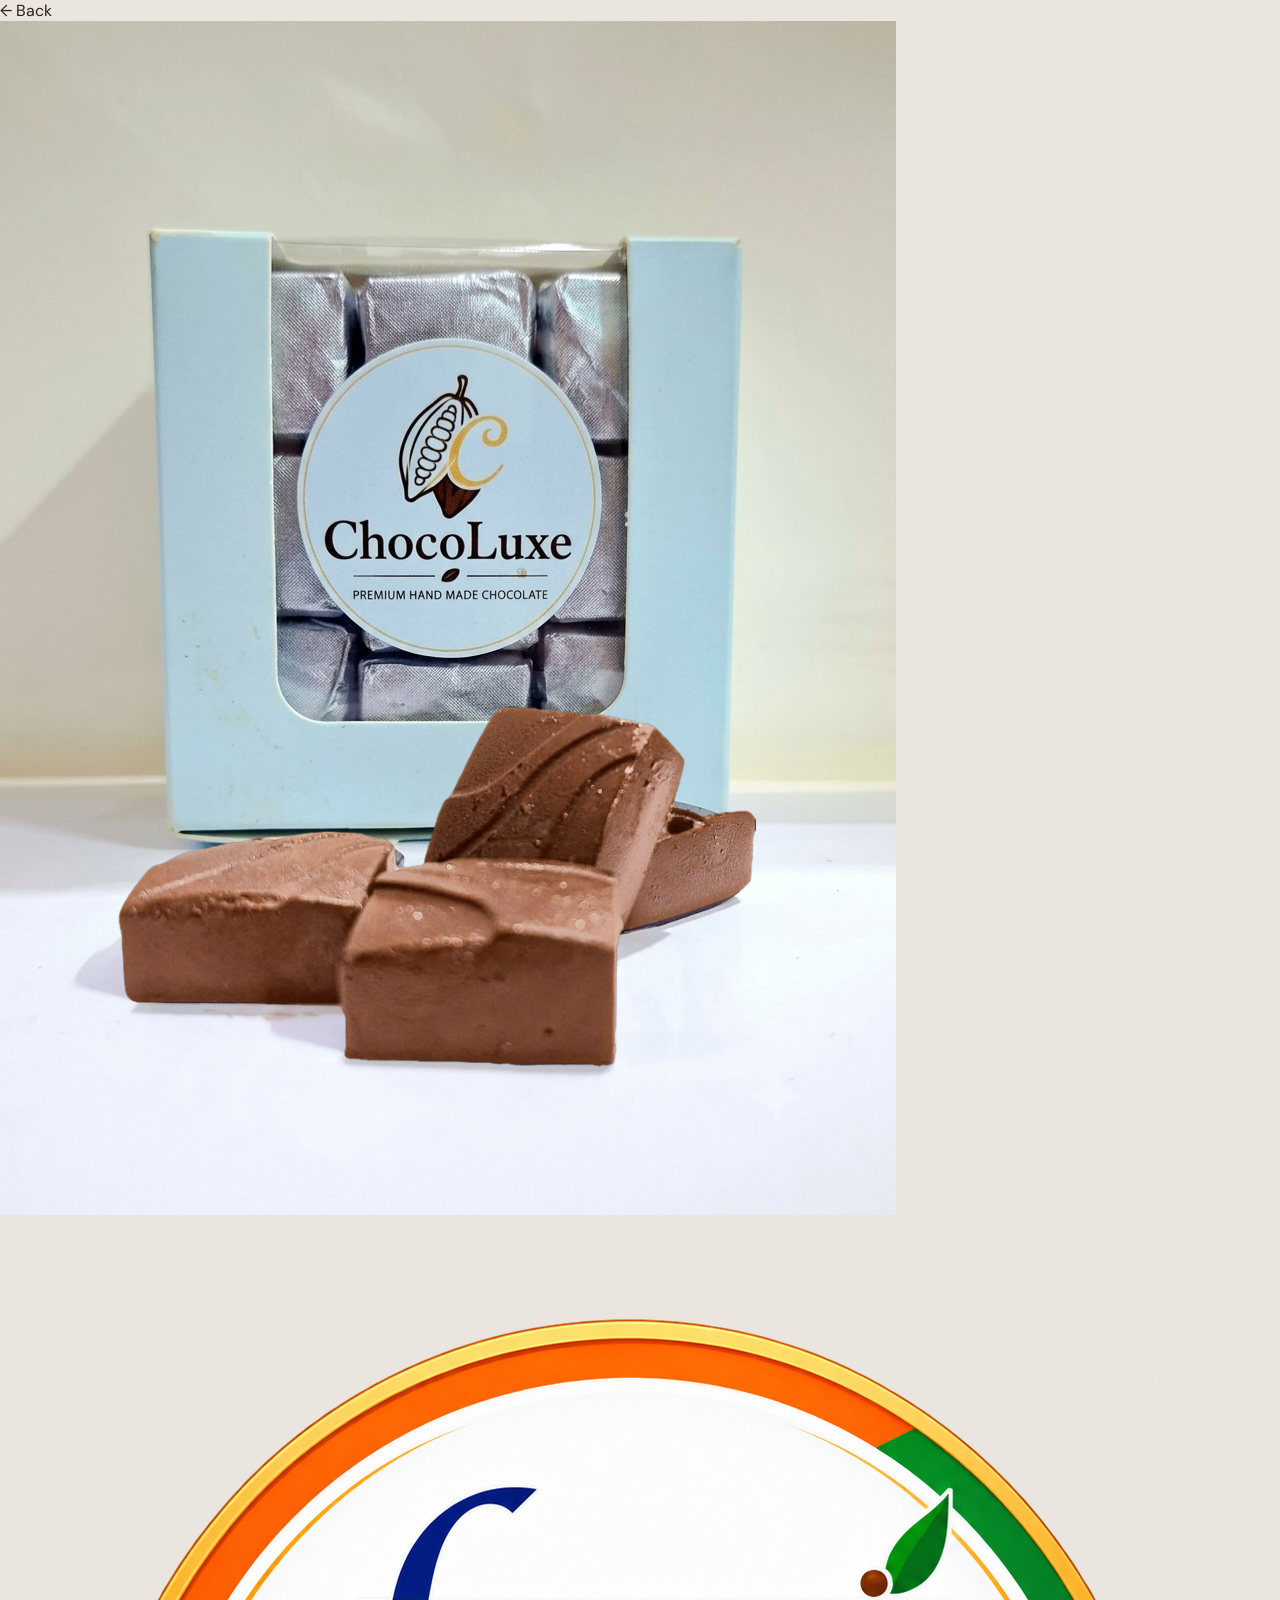
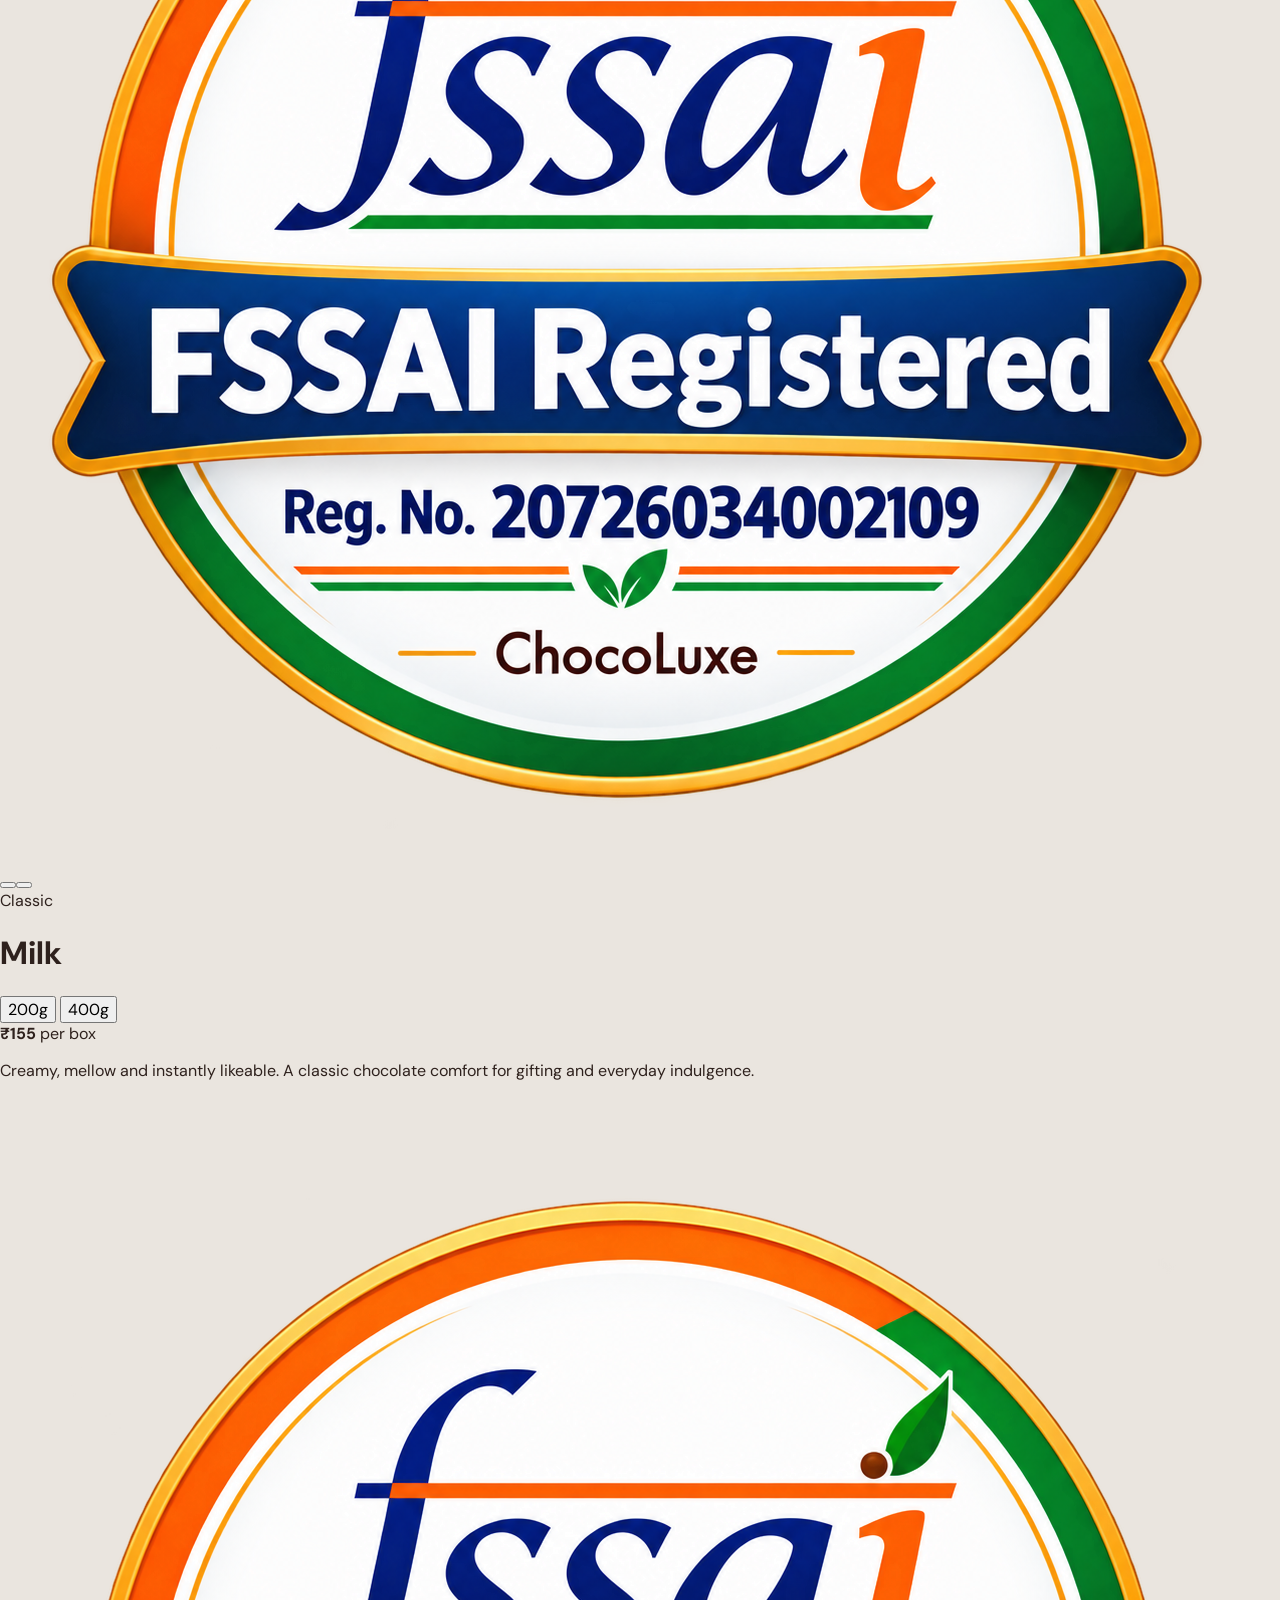
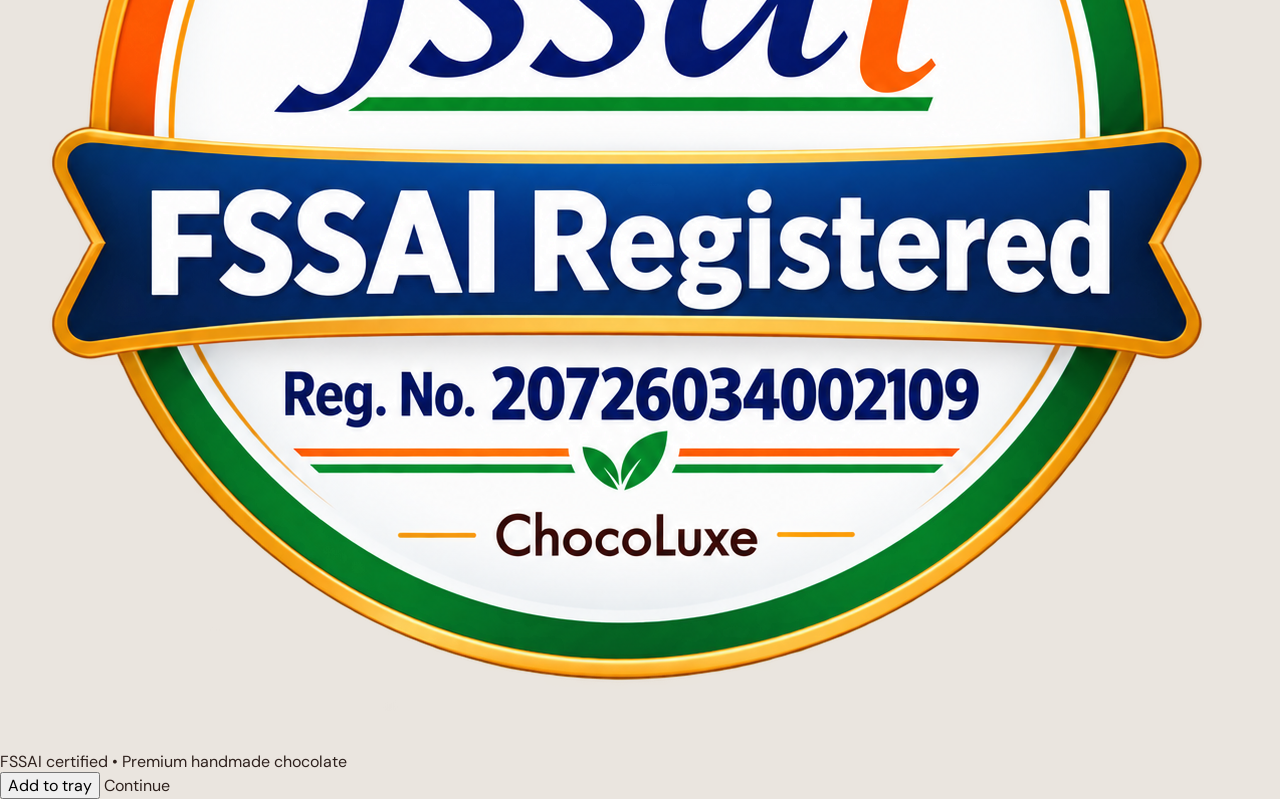
==== product.html @ b8de9d91 "Apply ChocoLuxe storefront and product updates" ====
<!DOCTYPE html>
<html lang="en">
  <head>
    <meta charset="UTF-8" />
    <meta name="viewport" content="width=device-width, initial-scale=1.0" />
    <title>ChocoLuxe product</title>
    <link rel="preconnect" href="https://fonts.googleapis.com" />
    <link rel="preconnect" href="https://fonts.gstatic.com" crossorigin />
    <link href="https://fonts.googleapis.com/css2?family=DM+Sans:wght@400;500;600;700&family=Playfair+Display:wght@600;700&display=swap" rel="stylesheet" />
    <link rel="stylesheet" href="styles.css" />
    <script src="product.js" defer></script>
  </head>
  <body>
    <main class="detail-page">
      <div class="detail-wrap">
        <a class="back-link" href="index.html">← Back</a>

        <div class="detail-card">
          <div class="detail-gallery-wrap">
            <div class="gallery" id="gallery" aria-label="Product gallery">
              <div class="gallery-track" id="galleryTrack"></div>
            </div>
            <div class="gallery-dots" id="galleryDots" aria-label="Choose a product image"></div>
          </div>

          <div class="detail-info">
            <span class="detail-tag" id="detailCategory">Classic</span>
            <h1 id="detailName">Milk</h1>

            <div class="size-switcher" aria-label="Select 200g or 400g product size">
              <button class="size-tab active" type="button" data-size="200">200g</button>
              <button class="size-tab" type="button" data-size="400">400g</button>
            </div>

            <div class="detail-price-line">
              <strong id="detailPrice">₹155</strong>
              <span>per box</span>
            </div>

            <p id="detailDescription">Creamy, smooth and loved by every chocolate lover.</p>

            <div class="fssai-strip">
              <img src="fssai image.png" alt="FSSAI approved" />
              <span>FSSAI certified • Premium handmade chocolate</span>
            </div>

            <div class="detail-actions">
              <button id="detailAdd" class="primary-action" type="button">Add to tray</button>
              <a href="index.html#collection" class="secondary-action">Continue</a>
            </div>
          </div>
        </div>
      </div>
    </main>
  </body>
</html>
---- styles.css ----
:root {
  --bg: #f1eee8;
  --panel: #f5f2ec;
  --card: #f4f0eb;
  --line: #dccbb8;
  --text: #2e211d;
  --muted: #62534d;
  --brown: #4c2d20;
  --gold: #b78858;
  --dark: #2a211f;
  --dark-2: #2b201d;
  --shadow: rgba(33, 24, 19, 0.08);
}

* { box-sizing: border-box; }
html { scroll-behavior: smooth; }
body {
  margin: 0;
  min-height: 100vh;
  background: #eae5df;
  color: var(--text);
  font-family: 'DM Sans', sans-serif;
}
a { color: inherit; text-decoration: none; }
button, input { font: inherit; }
img { display: block; max-width: 100%; }
svg { width: 100%; height: 100%; fill: currentColor; }

.mobile-shell {
  width: min(100%, 430px);
  min-height: 100vh;
  margin: 0 auto;
  background: var(--bg);
  position: relative;
  overflow-x: hidden;
}

.topbar {
  position: sticky;
  top: 0;
  z-index: 20;
  display: flex;
  align-items: center;
  justify-content: space-between;
  gap: 10px;
  padding: 12px 14px 10px;
  background: rgba(18, 14, 13, 0.96);
  color: #f7f4f1;
}

.topbar-left, .topbar-right {
  display: flex;
  align-items: center;
  gap: 10px;
}

.topbar-search {
  min-width: 0;
  flex: 1;
  height: 40px;
  display: flex;
  align-items: center;
  justify-content: center;
  padding: 0 12px;
  border-radius: 999px;
  background: rgba(255, 255, 255, 0.08);
  border: 1px solid rgba(255, 255, 255, 0.1);
  color: rgba(255, 255, 255, 0.85);
  font-size: 0.95rem;
  letter-spacing: 0.02em;
}

.icon-btn {
  width: 38px;
  height: 38px;
  border: 0;
  padding: 0;
  border-radius: 50%;
  display: grid;
  place-items: center;
  background: rgba(255,255,255,0.08);
  color: inherit;
  cursor: pointer;
}

.home-btn {
  width: 42px;
  height: 42px;
  background: transparent;
  border: 1px solid rgba(255,255,255,0.14);
}
.home-btn svg { width: 22px; height: 22px; }
.add-btn svg { width: 21px; height: 21px; }

.tray-pill {
  width: 28px;
  height: 28px;
  display: grid;
  place-items: center;
  border-radius: 50%;
  background: #f7f5f3;
  color: #2a211f;
  font-size: 0.86rem;
  font-weight: 700;
}

.menu-btn {
  width: 36px;
  height: 36px;
  display: flex;
  flex-direction: column;
  justify-content: center;
  gap: 4px;
  border-radius: 50%;
}
.menu-btn span {
  width: 14px;
  height: 2px;
  background: #fff;
  border-radius: 2px;
}

.page { padding: 0 0 110px; }

.brand-panel {
  margin: 18px 12px 0;
  border-radius: 26px;
  border: 1px solid var(--line);
  background: #f4efe9;
  box-shadow: 0 10px 30px var(--shadow);
  padding: 16px 18px 22px;
}

.brand-row {
  display: flex;
  align-items: center;
  justify-content: space-between;
  gap: 12px;
}

.brand-badge {
  display: inline-flex;
  align-items: center;
  gap: 10px;
  padding: 6px 12px 6px 6px;
  border: 1.5px solid rgba(54, 41, 35, 0.3);
  border-radius: 999px;
  background: rgba(255,255,255,0.4);
}
.brand-badge img {
  width: 32px;
  height: 32px;
  border-radius: 50%;
  object-fit: cover;
}
.brand-badge span {
  font-family: 'Playfair Display', serif;
  font-size: 0.95rem;
  font-weight: 700;
}

.tray-button {
  border: 1px solid rgba(39, 34, 31, 0.5);
  background: rgba(255,255,255,0.45);
  color: var(--text);
  border-radius: 999px;
  padding: 11px 14px;
  font-weight: 600;
  cursor: pointer;
}

.brand-panel h1 {
  margin: 18px 0 18px;
  font-family: 'Playfair Display', serif;
  font-weight: 700;
  font-size: clamp(2.6rem, 9vw, 4.6rem);
  line-height: 0.96;
  letter-spacing: -0.07em;
}

.cta-button {
  display: flex;
  align-items: center;
  justify-content: center;
  min-height: 68px;
  border-radius: 999px;
  background: #2b211d;
  color: #fff;
  font-size: clamp(1.3rem, 4vw, 1.9rem);
  font-weight: 700;
  box-shadow: 0 10px 20px rgba(43,33,29,0.12);
}

.collection-section {
  margin-top: 26px;
  padding: 12px 12px 12px;
}
.collection-header { padding: 14px 10px 12px; }

.mini-brand {
  display: flex;
  align-items: center;
  gap: 10px;
  margin-bottom: 10px;
}
.mini-brand img {
  width: 38px;
  height: 38px;
  object-fit: cover;
  border-radius: 50%;
}
.mini-brand span {
  font-family: 'Playfair Display', serif;
  font-size: 1.2rem;
  font-weight: 700;
}
.collection-header h2 {
  margin: 0;
  font-family: 'Playfair Display', serif;
  font-size: clamp(2.1rem, 7vw, 4.2rem);
  letter-spacing: -0.08em;
  line-height: 0.96;
}
.collection-header p {
  margin: 10px 0 0;
  color: var(--muted);
  font-size: 1.05rem;
}

.product-list {
  display: flex;
  flex-direction: column;
  gap: 18px;
}

.product-card {
  background: rgba(255,255,255,0.18);
  border: 1px solid var(--line);
  border-radius: 20px;
  overflow: hidden;
  box-shadow: 0 8px 24px rgba(54,41,35,0.05);
}

.product-visual {
  position: relative;
  padding: 12px 12px 0;
  background: #efe8df;
}
.product-visual img {
  width: 100%;
  height: 230px;
  object-fit: contain;
  border-radius: 16px 16px 0 0;
  background: linear-gradient(180deg, #f8f4f1, #f2ece7);
}

.fssai-badge {
  position: absolute;
  right: 20px;
  bottom: 14px;
  width: 54px;
  height: 54px;
  border-radius: 50%;
  border: 2px solid rgba(145, 93, 56, 0.38);
  background: rgba(255,255,255,0.92);
  display: grid;
  place-items: center;
  color: #e85d34;
  font-size: 0.75rem;
  font-weight: 700;
  text-align: center;
  line-height: 1;
  padding: 6px;
}

.product-body { padding: 14px 14px 16px; }
.product-top {
  display: flex;
  align-items: center;
  justify-content: space-between;
  gap: 8px;
}

.product-tag {
  display: inline-flex;
  align-items: center;
  justify-content: center;
  min-width: 104px;
  padding: 8px 12px;
  border-radius: 999px;
  background: rgba(199, 169, 130, 0.18);
  color: #9d7245;
  text-transform: uppercase;
  font-size: 0.74rem;
  font-weight: 700;
  letter-spacing: 0.08em;
}

.size-options {
  display: inline-flex;
  align-items: center;
  gap: 6px;
  padding: 5px;
  border-radius: 999px;
  background: rgba(255,255,255,0.5);
  border: 1px solid var(--line);
}
.size-option {
  border: 0;
  background: transparent;
  color: var(--muted);
  font-size: 0.8rem;
  padding: 7px 10px;
  border-radius: 999px;
  cursor: pointer;
}
.size-option.active {
  background: #2c201d;
  color: white;
}

.product-name {
  margin: 18px 0 6px;
  font-family: 'Playfair Display', serif;
  font-size: clamp(2rem, 5vw, 2.8rem);
  line-height: 1;
  letter-spacing: -0.06em;
}
.product-desc {
  margin: 0;
  color: var(--muted);
  font-size: 0.98rem;
  line-height: 1.5;
}

.product-footer {
  margin-top: 18px;
  display: flex;
  align-items: center;
  justify-content: space-between;
  gap: 10px;
}
.product-price {
  font-size: clamp(2rem, 6vw, 2.5rem);
  font-weight: 700;
  letter-spacing: -0.05em;
}

.product-actions {
  display: flex;
  align-items: center;
  gap: 10px;
}
.view-btn, .add-btn-inline {
  border: 1px solid rgba(44, 32, 29, 0.35);
  background: rgba(255,255,255,0.25);
  color: var(--text);
  border-radius: 999px;
  min-height: 42px;
  font-weight: 700;
  cursor: pointer;
}
.view-btn {
  min-width: 90px;
  padding: 0 18px;
}
.add-btn-inline {
  width: 42px;
  height: 42px;
  display: grid;
  place-items: center;
  font-size: 1.7rem;
  line-height: 1;
  padding: 0;
}

.drawer-menu {
  display: none;
}

.tray-bar {
  position: fixed;
  left: 50%;
  bottom: 18px;
  transform: translateX(-50%);
  width: min(calc(100% - 20px), 398px);
  min-height: 86px;
  background: rgba(251,247,242,0.96);
  border: 1px solid rgba(74,58,52,0.16);
  box-shadow: 0 12px 30px rgba(33, 24, 20, 0.12);
  border-radius: 24px;
  padding: 14px 16px 12px 14px;
  display: flex;
  align-items: center;
  justify-content: space-between;
  gap: 12px;
  z-index: 30;
}

.tray-copy {
  display: flex;
  flex-direction: column;
  justify-content: center;
  gap: 4px;
}
.tray-tag {
  font-size: 0.7rem;
  font-weight: 700;
  letter-spacing: 0.12em;
  text-transform: uppercase;
  color: var(--muted);
}
.tray-summary {
  display: flex;
  align-items: baseline;
  gap: 8px;
  font-size: 1rem;
}
.tray-summary strong { font-size: 1.1rem; }
.tray-summary span {
  font-size: 1.1rem;
  font-weight: 700;
}

.tray-action {
  flex: 0 0 auto;
  min-width: 150px;
  min-height: 56px;
  border: 0;
  border-radius: 999px;
  background: linear-gradient(180deg, #2d201d, #1f1817);
  color: white;
  display: flex;
  align-items: center;
  justify-content: center;
  gap: 8px;
  font-size: 0.96rem;
  font-weight: 700;
  box-shadow: 0 10px 18px rgba(26,18,14,0.18);
  cursor: pointer;
}
.tray-action strong { font-size: 1.2rem; }

@media (min-width: 768px) {
  .mobile-shell { width: min(100%, 1200px); }
  .page { padding-bottom: 80px; }
  .brand-panel {
    margin: 36px 22px 0;
    padding: 26px 30px 28px;
  }
  .brand-row { align-items: flex-start; }
  .product-list {
    display: grid;
    grid-template-columns: repeat(2, minmax(0, 1fr));
    gap: 20px;
  }
  .collection-section {
    padding-left: 22px;
    padding-right: 22px;
  }
}

@media (min-width: 1080px) {
  .mobile-shell { width: min(100%, 1400px); }
  .product-list { grid-template-columns: repeat(3, minmax(0, 1fr)); }
}
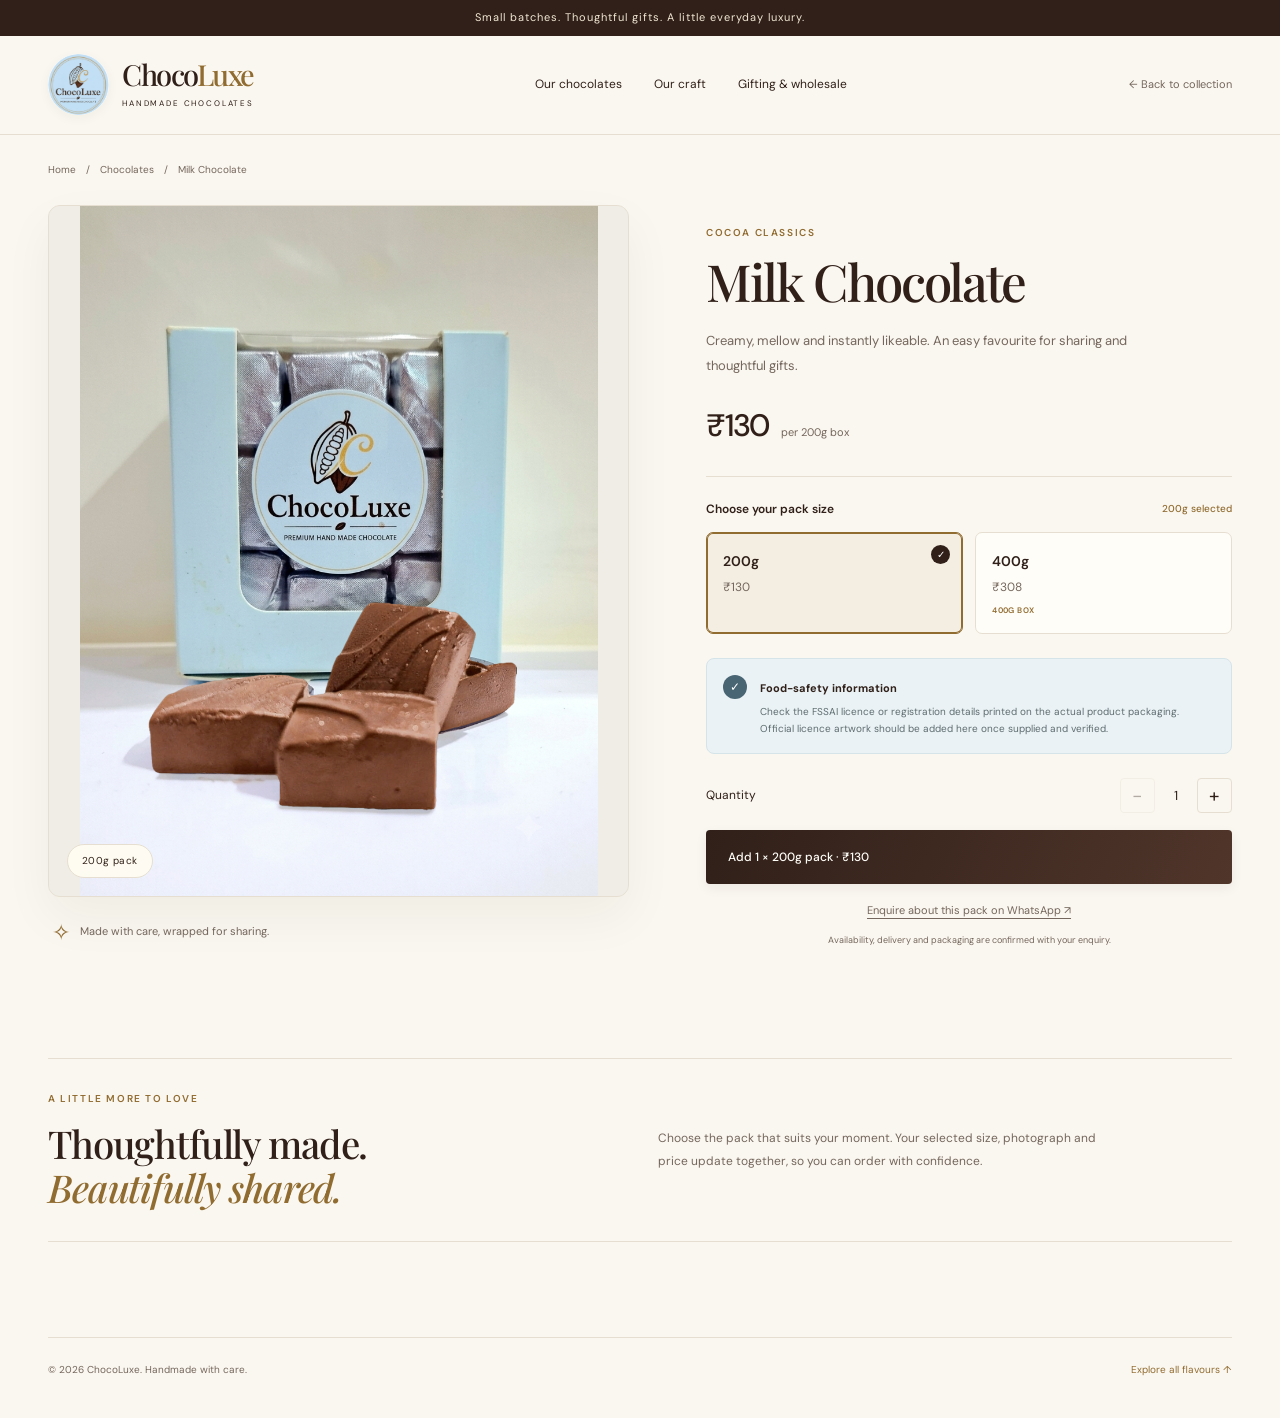
==== commit a8ba1017: "Sync repository exactly with ChocoLuxe catalogue" ====
--- a/product.html
+++ b/product.html
@@ -1,56 +1,22 @@
-<!DOCTYPE html>
-<html lang="en">
-  <head>
-    <meta charset="UTF-8" />
-    <meta name="viewport" content="width=device-width, initial-scale=1.0" />
-    <title>ChocoLuxe product</title>
-    <link rel="preconnect" href="https://fonts.googleapis.com" />
-    <link rel="preconnect" href="https://fonts.gstatic.com" crossorigin />
-    <link href="https://fonts.googleapis.com/css2?family=DM+Sans:wght@400;500;600;700&family=Playfair+Display:wght@600;700&display=swap" rel="stylesheet" />
-    <link rel="stylesheet" href="styles.css" />
-    <script src="product.js" defer></script>
-  </head>
-  <body>
-    <main class="detail-page">
-      <div class="detail-wrap">
-        <a class="back-link" href="index.html">← Back</a>
-
-        <div class="detail-card">
-          <div class="detail-gallery-wrap">
-            <div class="gallery" id="gallery" aria-label="Product gallery">
-              <div class="gallery-track" id="galleryTrack"></div>
-            </div>
-            <div class="gallery-dots" id="galleryDots" aria-label="Choose a product image"></div>
-          </div>
-
-          <div class="detail-info">
-            <span class="detail-tag" id="detailCategory">Classic</span>
-            <h1 id="detailName">Milk</h1>
-
-            <div class="size-switcher" aria-label="Select 200g or 400g product size">
-              <button class="size-tab active" type="button" data-size="200">200g</button>
-              <button class="size-tab" type="button" data-size="400">400g</button>
-            </div>
-
-            <div class="detail-price-line">
-              <strong id="detailPrice">₹155</strong>
-              <span>per box</span>
-            </div>
-
-            <p id="detailDescription">Creamy, smooth and loved by every chocolate lover.</p>
-
-            <div class="fssai-strip">
-              <img src="fssai image.png" alt="FSSAI approved" />
-              <span>FSSAI certified • Premium handmade chocolate</span>
-            </div>
-
-            <div class="detail-actions">
-              <button id="detailAdd" class="primary-action" type="button">Add to tray</button>
-              <a href="index.html#collection" class="secondary-action">Continue</a>
-            </div>
-          </div>
-        </div>
-      </div>
-    </main>
-  </body>
-</html>
+<!doctype html>
+<html lang="en"><head>
+<meta charset="utf-8"><meta name="viewport" content="width=device-width, initial-scale=1">
+<meta name="theme-color" content="#302019"><title>Chocolate details | ChocoLuxe</title>
+<link rel="icon" type="image/jpeg" href="IMG-20260826-WA0007.jpg">
+<link rel="preconnect" href="https://fonts.googleapis.com"><link rel="preconnect" href="https://fonts.gstatic.com" crossorigin>
+<link href="https://fonts.googleapis.com/css2?family=DM+Sans:wght@400;500;600;700&family=Playfair+Display:ital,wght@0,500;0,600;1,500&display=swap" rel="stylesheet">
+<link rel="stylesheet" href="styles.css"><link rel="stylesheet" href="product-page.css"><script src="product-page.js" defer></script>
+</head><body class="detail-page">
+<div class="announcement">Small batches. Thoughtful gifts. A little everyday luxury.</div>
+<header class="header"><div class="shell header-inner"><a class="brand" href="index.html#top" aria-label="ChocoLuxe home"><img class="brand-logo" src="IMG-20260826-WA0007.jpg" width="1254" height="1254" alt=""><span>Choco<span class="brand-gold">Luxe</span><small>HANDMADE CHOCOLATES</small></span></a><nav class="topnav" aria-label="Main navigation"><a href="index.html#collection">Our chocolates</a><a href="index.html#story">Our craft</a><a href="index.html#order">Gifting &amp; wholesale</a></nav><a class="detail-back" href="index.html#collection">← Back to collection</a></div></header>
+<main class="shell detail-main"><nav class="breadcrumbs" aria-label="Breadcrumb"><a href="index.html">Home</a><span>/</span><a href="index.html#collection">Chocolates</a><span>/</span><span id="crumbName">Chocolate</span></nav>
+<div class="detail-grid"><section class="detail-gallery" aria-label="Product photographs"><div class="main-photo"><img id="productImage" src="milk.png" alt="ChocoLuxe chocolate product" fetchpriority="high"><span class="photo-label" id="photoLabel">200g pack</span></div><div class="gallery-note"><span class="mini-spark">✧</span><span>Made with care, wrapped for sharing.</span></div></section>
+<section class="detail-info"><p class="eyebrow" id="productCategory">THE CHOCOLUXE COLLECTION</p><h1 id="productName">Chocolate</h1><p class="detail-description" id="productDescription">A little indulgence for your day.</p>
+<div class="detail-price-line"><strong id="productPrice">₹130</strong><span id="priceUnit">per 200g box</span></div>
+<div class="weight-section"><div class="weight-heading"><span>Choose your pack size</span><span id="selectedWeightText">200g selected</span></div><div class="weight-options" role="group" aria-label="Pack size"><button class="weight-option is-selected" id="weight200" type="button" aria-pressed="true"><span>200g</span><small id="price200">₹130</small></button><button class="weight-option" id="weight400" type="button" aria-pressed="false"><span>400g</span><small id="price400">₹328</small><b>400g box</b></button></div></div>
+<div class="trust-details"><div class="trust-icon" aria-hidden="true">✓</div><div><strong>Food-safety information</strong><p>Check the FSSAI licence or registration details printed on the actual product packaging. Official licence artwork should be added here once supplied and verified.</p></div></div>
+<div class="detail-quantity"><span>Quantity</span><div class="qty"><button id="minusQty" type="button" aria-label="Decrease quantity">−</button><output id="quantity" aria-live="polite">1</output><button id="plusQty" type="button" aria-label="Increase quantity">+</button></div></div>
+<button class="button primary detail-add" id="addToTray" type="button">Add to tasting tray <span aria-hidden="true">+</span></button><a class="detail-whatsapp" id="whatsappSingle" href="https://wa.me/919974157344" target="_blank" rel="noopener">Enquire about this pack on WhatsApp ↗</a><p class="detail-footnote">Availability, delivery and packaging are confirmed with your enquiry.</p></section></div>
+<section class="detail-bottom"><div><p class="eyebrow">A little more to love</p><h2>Thoughtfully made.<br><em>Beautifully shared.</em></h2></div><p>Choose the pack that suits your moment. Your selected size, photograph and price update together, so you can order with confidence.</p></section></main>
+<footer class="shell detail-footer"><span>© 2026 ChocoLuxe. Handmade with care.</span><a href="index.html#collection">Explore all flavours ↑</a></footer><div class="detail-toast" id="detailToast" role="status" aria-live="polite" hidden></div>
+</body></html>
--- a/styles.css
+++ b/styles.css
@@ -1,466 +1,174 @@
-:root {
-  --bg: #f1eee8;
-  --panel: #f5f2ec;
-  --card: #f4f0eb;
-  --line: #dccbb8;
-  --text: #2e211d;
-  --muted: #62534d;
-  --brown: #4c2d20;
-  --gold: #b78858;
-  --dark: #2a211f;
-  --dark-2: #2b201d;
-  --shadow: rgba(33, 24, 19, 0.08);
+:root{--ink:#302019;--muted:#75675d;--paper:#faf7f0;--cream:#fffdf8;--line:#e6dfd1;--gold:#916c31;--light-gold:#dfbd79;--sage:#edf0e3;--serif:'Playfair Display',Georgia,serif;--sans:'DM Sans',Arial,sans-serif}
+*{box-sizing:border-box}body{margin:0;background:var(--paper);color:var(--ink);font-family:var(--sans);font-size:15px;line-height:1.6}html{scroll-behavior:smooth;scroll-padding-top:100px}body:has(dialog[open]){overflow:hidden}h1,h2,h3,p{margin:0}a{color:inherit;text-decoration:none}button,select{font:inherit;color:inherit}button,a,select{-webkit-tap-highlight-color:transparent}button{cursor:pointer}img{display:block;max-width:100%;height:auto}button{border:0}button:focus-visible,a:focus-visible,select:focus-visible{outline:3px solid var(--gold);outline-offset:5px}em{font-weight:500;color:var(--gold)}[hidden]{display:none!important}.shell{width:min(1280px,100% - 96px);margin-inline:auto}.sr-only{position:absolute;width:1px;height:1px;padding:0;overflow:hidden;clip:rect(0,0,0,0);white-space:nowrap}.skip-link{position:fixed;top:10px;left:10px;z-index:40;padding:10px 18px;background:var(--ink);color:white;transform:translateY(-180%)}.skip-link:focus{transform:none}.announcement{background:var(--ink);color:#f2e7d3;text-align:center;padding:9px 20px;font-size:11px;letter-spacing:.09em}.header{border-bottom:1px solid var(--line);background:var(--paper)}.header-inner{height:98px;display:flex;align-items:center;justify-content:space-between;gap:25px}.brand{display:flex;align-items:center;gap:10px;font:500 29px/1 var(--serif);letter-spacing:-.05em}.brand small{display:block;font:8px/1.5 var(--sans);letter-spacing:.23em;margin-top:8px}.brand-gold{color:var(--gold)}.brand-mark{border:1px solid var(--gold);width:43px;height:50px;border-radius:50%;display:grid;place-items:center;font-size:30px;color:var(--gold);font-style:italic}.topnav{display:flex;gap:32px;font-size:12px}.topnav a:hover,.text-link:hover{color:var(--gold)}.header-tray{display:flex;align-items:center;gap:10px;background:transparent;font-size:12px;white-space:nowrap}.header-tray span{display:grid;place-items:center;min-width:26px;height:26px;background:var(--ink);color:var(--cream);border-radius:50%;font-size:10px}
+.hero{display:grid;grid-template-columns:1.05fr 1fr;gap:75px;align-items:center;padding-block:66px 80px}.eyebrow{font-size:10px;letter-spacing:.16em;text-transform:uppercase;font-weight:600;color:var(--gold);margin-bottom:22px}.hero .eyebrow{display:flex;align-items:center;gap:10px}.hero .eyebrow span{width:21px;height:1px;background:var(--gold)}.hero h1{font:500 clamp(48px,5.7vw,82px)/1.08 var(--serif);letter-spacing:-.045em}.hero-copy{color:var(--muted);font-size:14px;line-height:1.9;max-width:415px;margin-top:25px}.hero-actions{display:flex;align-items:center;gap:26px;margin-top:30px}.button{display:inline-flex;align-items:center;justify-content:center;gap:24px;padding:16px 22px;font-size:12px;font-weight:500;line-height:1.4;border-radius:4px;transition:background .2s,transform .2s}.primary{color:var(--cream);background:var(--ink)}.primary:hover{background:#51372a;transform:translateY(-2px)}.button span{font-size:19px;line-height:1}.text-link{display:inline-flex;gap:18px;align-items:center;font-size:12px;border-bottom:1px solid #b9aa91;padding-bottom:4px}.hero-stats{display:flex;gap:30px;margin-top:45px;padding-top:26px;border-top:1px solid var(--line);max-width:420px}.hero-stats div+div{border-left:1px solid var(--line);padding-left:28px}.hero-stats strong{font:500 26px var(--serif);display:block}.hero-stats span{font-size:10px;color:var(--muted);display:block;margin-top:5px}.hero-visual{position:relative;padding:0 36px 35px 0}.hero-photo{position:relative;overflow:hidden;border-radius:150px 150px 8px 8px;border:7px solid #efe6d6}.hero-photo img{width:100%;aspect-ratio:3/4;object-fit:cover}.photo-caption{position:absolute;bottom:0;left:0;right:0;padding:30px 12px 15px;text-align:center;color:#fff;font-size:8px;letter-spacing:.15em;background:linear-gradient(transparent,rgba(48,32,25,.8))}.hero-inset{position:absolute;right:-2px;bottom:-5px;display:flex;align-items:center;gap:16px;background:var(--cream);box-shadow:0 12px 40px #30201915;padding:9px 18px 9px 9px;border:1px solid var(--line);border-radius:5px}.hero-inset img{height:125px;width:94px;object-fit:cover;border-radius:3px}.hero-inset span{font-size:11px;line-height:1.8}.hero-inset em{font:500 21px var(--serif)}.seal{position:absolute;top:25px;right:0;width:98px;height:98px;display:flex;flex-direction:column;align-items:center;justify-content:center;border-radius:50%;background:var(--ink);color:var(--light-gold);font-size:9px;letter-spacing:.1em;text-transform:uppercase;transform:rotate(12deg);outline:1px solid var(--light-gold);outline-offset:-6px}.seal span{font-size:25px;line-height:1.3}.benefit-strip{border-block:1px solid var(--line);background:#f3eee3}.benefits{display:flex;justify-content:space-between;gap:20px;padding-block:20px;font-size:11px;color:var(--muted)}.benefits span{display:flex;align-items:center;gap:10px}.benefits b{color:var(--gold);font-size:18px;font-weight:400}
+.collection{padding-block:83px 76px}.section-head{display:flex;justify-content:space-between;align-items:end;gap:40px;margin-bottom:35px}.section-head .eyebrow{margin-bottom:14px}h2{font:500 clamp(32px,4vw,51px)/1.15 var(--serif);letter-spacing:-.03em}.section-head>p{color:var(--muted);font-size:13px;line-height:1.8;max-width:290px}.collection-tools{display:flex;align-items:center;justify-content:space-between;gap:20px;border-bottom:1px solid var(--line);padding-bottom:18px}.filters{display:flex;gap:7px;flex-wrap:wrap}.filter{background:transparent;border:1px solid var(--line);padding:10px 14px;border-radius:25px;font-size:11px;white-space:nowrap;transition:background .2s}.filter span{margin-left:6px;opacity:.65;font-size:9px}.filter.active{background:var(--ink);border-color:var(--ink);color:var(--cream)}.filter:not(.active):hover{background:#eee5d5}.sort-label{font-size:10px;color:var(--muted);display:flex;align-items:center;gap:8px;white-space:nowrap}.sort-label select{background:transparent;border:0;padding:10px 5px;font-size:11px;max-width:145px}.collection-meta{display:flex;justify-content:space-between;color:var(--muted);font-size:10px;padding-block:18px}.products{display:grid;grid-template-columns:repeat(4,minmax(0,1fr));gap:25px 20px}.product{overflow:hidden;border:1px solid var(--line);border-radius:8px;background:var(--cream);transition:box-shadow .25s,transform .25s}.product:hover{transform:translateY(-4px);box-shadow:0 12px 30px #30201912}.product-photo{position:relative;overflow:hidden;background:#ece6da}.product-photo img{width:100%;aspect-ratio:3/4;object-fit:cover;transition:transform .5s}.product:hover .product-photo img{transform:scale(1.035)}.badge{position:absolute;top:13px;left:12px;background:#fffdf8ed;border-radius:20px;padding:5px 10px;font-size:8px;letter-spacing:.03em}.badge.new{background:#edf0e3;color:#445039}.product-body{padding:19px 17px}.product-category{font-size:8px;letter-spacing:.13em;text-transform:uppercase;color:var(--gold);margin-bottom:7px}.product h3{font:500 22px/1.25 var(--serif);letter-spacing:-.03em}.product-note{font-size:11px;color:var(--muted);line-height:1.7;min-height:38px;margin-block:9px 18px}.product-foot{border-top:1px solid var(--line);padding-top:13px;display:flex;align-items:center;justify-content:space-between;gap:10px}.price{font-size:19px;font-weight:500;letter-spacing:-.04em}.unit{font-size:10px;color:var(--muted)}.quick{display:flex;align-items:center;gap:7px;background:none;font-size:10px;padding:8px 0}.quick span{font-size:17px;color:var(--gold)}.quick:hover{color:var(--gold)}.collection-card{border:1px solid #dfe2d5;border-radius:8px;padding:32px 24px;display:flex;flex-direction:column;justify-content:center;align-items:start;background:var(--sage)}.decorative-star{font-size:50px;line-height:1.2;color:#7a8469;margin-bottom:30px}.collection-card .eyebrow{font-size:8px;margin-bottom:14px}.collection-card h3{font:500 34px/1.15 var(--serif);letter-spacing:-.04em}.collection-card>p:not(.eyebrow){color:var(--muted);font-size:12px;margin-block:20px 30px}.pricing-note{font-size:11px;color:var(--muted);margin-top:23px}.pricing-note a{text-decoration:underline}
+.story{background:var(--ink);color:var(--cream);padding-block:76px}.story-grid{display:grid;grid-template-columns:.9fr 1fr;gap:100px;align-items:center}.story-image{position:relative}.story-image img{width:100%;max-height:510px;object-fit:cover;object-position:center 65%;border-radius:6px}.story-image>span{position:absolute;bottom:20px;left:20px;right:20px;padding:12px 15px;color:var(--ink);background:#fffdf8ea;font:italic 16px var(--serif);text-align:center;border-radius:3px}.story .eyebrow,.story em,.story .text-link{color:var(--light-gold)}.story h2{font-size:clamp(36px,4vw,54px)}.story-content>p:not(.eyebrow){color:#ccbeb2;font-size:13px;line-height:1.9;margin-block:25px 30px}.story-points{display:grid;grid-template-columns:1fr 1fr;gap:25px;margin-bottom:30px}.story-points div{border-top:1px solid #655247;padding-top:18px}.story-points strong{display:block;font:500 18px var(--serif);margin-bottom:10px}.story-points span{font-size:11px;color:#c3b3a7;line-height:1.8;display:block}.details{padding-block:66px;display:grid;grid-template-columns:.9fr 1.3fr;gap:70px;border-bottom:1px solid var(--line)}.details .eyebrow{margin-bottom:13px}.details h2{font-size:34px}.detail-list{display:grid;grid-template-columns:repeat(3,1fr);gap:28px}.detail-list strong{font:500 19px var(--serif)}.detail-list p{font-size:11px;color:var(--muted);margin-top:12px;line-height:1.8}.order{padding-block:66px 75px}.order-panel{background:#efe7d8;border:1px solid #e3d6be;border-radius:10px;padding:45px 47px;display:flex;justify-content:space-between;align-items:center;gap:40px}.order h2{font-size:40px}.order-panel p:not(.eyebrow){font-size:12px;color:var(--muted);max-width:530px;margin-block:20px}.occasion-tags{display:flex;gap:10px;flex-wrap:wrap}.occasion-tags span{border:1px solid #d3c5ae;padding:5px 11px;border-radius:15px;font-size:9px;color:var(--muted)}.order-action{flex-shrink:0;text-align:center}.order-action>span{display:block;font-size:10px;color:var(--muted);margin-top:13px}.footer-main{display:grid;grid-template-columns:1.2fr .8fr 1fr 1fr;gap:30px;padding-block:45px;border-top:1px solid var(--line)}.footer-brand{display:block}.footer-main p{font-size:11px;color:var(--muted);margin-top:15px}.footer-main h2{font:600 9px var(--sans);letter-spacing:.15em;text-transform:uppercase;margin:5px 0 18px;color:var(--gold)}.footer-main>div>a:not(.brand){display:block;font-size:11px;color:var(--muted);margin-top:8px;overflow-wrap:anywhere}.footer-signoff{font:500 29px/1.2 var(--serif)}.footer-signoff a{margin-top:18px!important}.footer-bottom{display:flex;justify-content:space-between;gap:20px;border-top:1px solid var(--line);padding-block:20px 100px;font-size:10px;color:var(--muted)}
+.tray{position:fixed;bottom:20px;left:50%;transform:translateX(-50%);width:min(540px,calc(100% - 32px));background:var(--cream);border:1px solid var(--line);border-radius:8px;box-shadow:0 8px 45px #30201926;display:flex;align-items:center;justify-content:space-between;gap:18px;padding:12px 15px;z-index:5}.tray-label{font-size:8px;letter-spacing:.14em;color:var(--gold)}.tray p{font-size:12px;margin-top:3px}.tray .button{padding:13px 16px;font-size:11px;gap:15px}dialog{border:1px solid var(--line);border-radius:10px;background:var(--cream);color:var(--ink);padding:0;max-height:calc(100dvh - 40px);width:calc(100% - 40px);overflow-y:auto;box-shadow:0 20px 90px #0004}dialog::backdrop{background:rgba(28,20,16,.65);backdrop-filter:blur(5px)}.product-dialog{max-width:800px}.close{position:absolute;top:12px;right:12px;width:36px;height:36px;border-radius:50%;background:var(--cream);box-shadow:0 1px 12px #30201915;font-size:25px;line-height:1;z-index:1}.modal-layout{display:grid;grid-template-columns:1fr 1fr}.modal-layout>img{width:100%;height:100%;object-fit:cover;min-height:440px}.modal-content{padding:53px 30px 32px;align-self:center}.modal-content .eyebrow{font-size:9px;margin-bottom:12px}.modal-content h2{font-size:34px}.modal-content>p:not(.eyebrow,.modal-price,.modal-pack,.modal-hint){color:var(--muted);font-size:13px;margin-top:17px}.modal-price{margin-top:25px}.modal-price strong{font-size:25px;font-weight:500}.modal-price span{font-size:10px;color:var(--muted)}.modal-pack{font-size:10px;color:var(--muted);margin-top:5px}.qty{display:flex;align-items:center;gap:14px;margin-block:24px}.qty>span{font-size:12px;margin-right:auto}.qty button{border:1px solid var(--line);background:transparent;border-radius:4px;width:35px;height:35px;font-size:19px}.qty output{min-width:20px;text-align:center;font-size:13px}.qty button:disabled{opacity:.35;cursor:default}.modal-content .primary{width:100%}.modal-hint{font-size:10px;color:var(--muted);line-height:1.8;margin-top:15px}.tray-dialog{max-width:540px;padding:35px 28px}.tray-dialog>.eyebrow{margin-bottom:12px;margin-right:25px}.tray-dialog h2{font-size:35px;margin-bottom:24px}.tray-item{display:grid;grid-template-columns:53px 1fr auto;gap:13px;border-top:1px solid var(--line);padding-block:16px;align-items:center}.tray-item img{width:53px;height:70px;object-fit:cover;border-radius:4px}.tray-item h3{font:500 19px var(--serif)}.tray-item p{font-size:10px;color:var(--muted);margin-top:5px}.tray-item .qty{margin:9px 0 0;gap:7px}.tray-item .qty button{width:26px;height:26px;font-size:15px}.remove-item{color:var(--muted);background:none;font-size:10px;text-decoration:underline;padding:5px 0;display:block;margin-left:auto}.tray-item-total{font-size:13px;text-align:right}.tray-subtotal{display:flex;justify-content:space-between;border-top:1px solid var(--line);padding-top:20px;font-size:13px}.tray-subtotal strong{font-size:20px;font-weight:500}.tray-dialog>.primary{width:100%;margin-top:23px}.continue-shopping{display:block;text-align:center;background:none;font-size:11px;margin:18px auto 0}.tray-empty{font-size:13px;color:var(--muted);padding-block:10px 25px}
+@media(min-width:1500px){.hero{gap:100px}.hero h1{font-size:84px}}
+@media(max-width:1100px){.shell{width:calc(100% - 64px)}.hero{gap:40px}.hero-actions{gap:18px;flex-wrap:wrap}.hero h1{font-size:60px}.hero-stats{gap:20px}.hero-stats div+div{padding-left:20px}.topnav{gap:22px}.products{grid-template-columns:repeat(3,minmax(0,1fr))}.collection-tools{align-items:start;flex-direction:column;gap:8px}.collection-card{min-height:330px}.story-grid{gap:50px}.details{gap:35px}.detail-list{gap:20px}.order-panel{padding:35px}.order h2{font-size:34px}}
+@media(max-width:760px){html{scroll-padding-top:25px}.shell{width:calc(100% - 40px)}.announcement{font-size:9px;padding-block:8px}.header-inner{height:82px;flex-wrap:wrap;gap:12px}.brand{font-size:25px}.brand-mark{width:35px;height:41px;font-size:25px}.brand small{font-size:7px}.topnav{order:3;width:100%;justify-content:center;gap:27px;padding-bottom:17px;font-size:10px}.header-inner{height:auto;padding-top:18px}.header-tray{font-size:11px}.hero{grid-template-columns:1fr;padding-block:42px 60px;gap:38px}.hero h1{font-size:clamp(47px,9vw,65px)}.hero .eyebrow{font-size:9px}.hero-copy{max-width:500px;font-size:13px}.hero-actions{flex-wrap:nowrap}.hero-stats{margin-top:32px;max-width:100%}.hero-visual{width:min(470px,100%);justify-self:center;padding-right:24px}.hero-photo{border-radius:120px 120px 6px 6px}.hero-photo img{aspect-ratio:4/5}.hero-inset{right:0}.seal{width:84px;height:84px;font-size:8px;top:22px}.benefits{display:grid;grid-template-columns:1fr 1fr;gap:13px 22px;font-size:9px}.benefits span{gap:7px}.collection{padding-block:55px}.section-head{align-items:start;flex-direction:column;gap:18px;margin-bottom:25px}.section-head>p{max-width:360px;font-size:12px}.products{grid-template-columns:repeat(2,minmax(0,1fr));gap:18px 14px}.filters{gap:7px}.filter{font-size:10px;padding:9px 12px}.collection-tools{gap:12px}.collection-meta{font-size:9px;gap:18px}.product-body{padding:16px 13px}.product h3{font-size:21px}.product-note{font-size:10px;min-height:34px}.product-foot{gap:5px;flex-wrap:wrap}.quick{font-size:10px}.price{font-size:18px}.badge{font-size:7px;left:8px;top:9px;padding:5px 8px}.collection-card{padding:24px 20px;min-height:0}.collection-card h3{font-size:29px}.decorative-star{font-size:35px;margin-bottom:25px}.collection-card>p:not(.eyebrow){font-size:11px;margin-block:18px}.collection-card .text-link{font-size:10px;gap:10px}.pricing-note{font-size:10px}.story{padding-block:45px}.story-grid{grid-template-columns:1fr;gap:35px}.story-image{max-width:500px}.story-image img{max-height:370px}.story-points{gap:20px}.story-content>p:not(.eyebrow){font-size:12px}.details{grid-template-columns:1fr;padding-block:45px;gap:28px}.detail-list{gap:20px}.detail-list strong{font-size:17px}.detail-list p{font-size:10px}.order{padding-block:45px}.order-panel{padding:30px 24px;flex-direction:column;align-items:start;gap:25px}.order h2{font-size:32px}.order-action{text-align:left}.order-action>span{font-size:9px}.footer-main{grid-template-columns:1fr 1fr;gap:32px;padding-block:32px}.footer-signoff{font-size:26px}.footer-main>div>a:not(.brand){font-size:10px}.footer-bottom{font-size:9px;flex-direction:column;gap:8px;padding-bottom:110px}.modal-layout{grid-template-columns:1fr}.modal-layout>img{min-height:0;height:230px;object-position:center 65%}.modal-content{padding:25px}.product-dialog{max-width:430px}.modal-content h2{font-size:30px}.modal-content>p:not(.eyebrow,.modal-price,.modal-pack,.modal-hint){font-size:12px}.modal-price{margin-top:18px}.qty{margin-block:18px}.modal-hint{font-size:9px}}
+@media(max-width:380px){.shell{width:calc(100% - 32px)}.hero h1{font-size:46px}.hero-actions{gap:15px;flex-wrap:wrap}.hero-stats{gap:14px}.hero-stats div+div{padding-left:14px}.hero-stats span{font-size:9px}.product h3{font-size:19px}.product-category{font-size:7px}.product-foot{display:block}.quick{padding-top:10px}.collection-card{padding:20px 13px}.collection-card h3{font-size:25px}.tray .button{font-size:10px;gap:8px;padding:12px}.tray{gap:10px}.tray p{font-size:11px}.tray-dialog{padding:30px 18px}.tray-item{gap:9px;grid-template-columns:44px 1fr auto}.tray-item img{width:44px}.tray-item h3{font-size:17px}.detail-list{grid-template-columns:1fr}.detail-list>div{border-top:1px solid var(--line);padding-top:15px}}
+@media(prefers-reduced-motion:reduce){html{scroll-behavior:auto}*,*::before,*::after{transition:none!important;animation:none!important}}
+
+/* The original blue-and-gold brand mark anchors the storefront. */
+:root { --brand-blue: #dcebf3; --blue-ink: #3a5663; }
+body { background-image: radial-gradient(ellipse at 8% 8%, #f1e7d940, transparent 40%); }
+html { scroll-padding-top: 130px; }
+.header { position: sticky; top: 0; z-index: 8; background: #faf7f0f5; backdrop-filter: blur(16px); transition: box-shadow .25s; }
+.header.is-scrolled { box-shadow: 0 8px 25px #3020190c; }
+.scroll-progress { position: absolute; height: 2px; top: 0; left: 0; right: 0; background: linear-gradient(90deg, var(--gold), #c4a368, #a8cedf); transform: scaleX(var(--scroll-progress, 0)); transform-origin: left; }
+.brand { gap: 13px; }
+.brand-logo { width: 61px; height: 61px; border-radius: 50%; object-fit: contain; flex-shrink: 0; box-shadow: 0 3px 12px #3020190c; }
+.topnav a { position: relative; padding-block: 8px; }
+.topnav a::after { content: ''; position: absolute; bottom: 0; left: 0; right: 0; height: 1px; background: var(--gold); transform: scaleX(0); transform-origin: left; transition: transform .25s; }
+.topnav a:hover::after, .topnav a[aria-current="location"]::after { transform: scaleX(1); }
+.header-tray { border: 1px solid var(--line); border-radius: 25px; padding: 8px 12px; }
+.hero-visual { padding-bottom: 0; }
+.hero-photo { box-shadow: 0 22px 55px #3020190e; }
+.hero-photo-button, .photo-open { display: block; padding: 0; background: transparent; width: 100%; }
+.hero-photo-button img { transition: transform .65s; }
+.hero-photo-button:hover img { transform: scale(1.025); }
+.hero-photo-button:focus-visible, .photo-open:focus-visible { outline-offset: -5px; }
+.hero-inset { bottom: 106px; pointer-events: none; }
+.hero-showcase { display: flex; justify-content: space-between; align-items: center; gap: 18px; padding: 21px 2px 0; }
+.showcase-kicker { font-size: 8px; color: var(--gold); letter-spacing: .16em; }
+.hero-showcase p { display: flex; align-items: baseline; gap: 12px; margin-top: 5px; }
+.hero-showcase strong { font: 500 21px var(--serif); }
+.hero-showcase p span { font-size: 10px; color: var(--muted); white-space: nowrap; }
+.showcase-controls, .showcase-dots { display: flex; align-items: center; gap: 9px; }
+.showcase-dots button { width: 18px; height: 32px; background: transparent; padding: 0; display: grid; place-items: center; }
+.showcase-dots button::after { content: ''; width: 6px; height: 6px; background: #d4cabb; border-radius: 50%; transition: background .2s, transform .2s; }
+.showcase-dots button[aria-pressed="true"]::after { background: var(--gold); transform: scale(1.5); }
+#nextSpotlight { width: 38px; height: 38px; background: transparent; border: 1px solid #d5c7b1; border-radius: 50%; font-size: 19px; margin-left: 8px; }
+#nextSpotlight:hover { background: #eee3d1; }
+.hero-photo.is-switching img { animation: spotlight-in .4s ease-out; }
+@keyframes spotlight-in { from { opacity: .5; transform: scale(1.035); } to { opacity: 1; transform: scale(1); } }
+.primary { background-image: linear-gradient(115deg, #302019, #50352a); box-shadow: 0 4px 12px #30201910; }
+.primary:hover { box-shadow: 0 8px 20px #30201922; }
+.button:active { transform: translateY(0); }
+.flavour-finder { display: grid; grid-template-columns: .8fr 1.6fr; gap: 35px; align-items: center; background: linear-gradient(110deg, #eef4f5, #e1edf1); border: 1px solid #d4e2e7; border-radius: 12px; padding: 28px 30px; margin-bottom: 30px; }
+.finder-intro .eyebrow { color: var(--blue-ink); margin-bottom: 12px; font-size: 9px; }
+.finder-intro h3 { font: 500 29px/1.15 var(--serif); letter-spacing: -.035em; max-width: 270px; }
+.finder-intro>p:last-child { margin-top: 13px; color: var(--muted); font-size: 11px; }
+.mood-options { display: flex; flex-wrap: wrap; gap: 7px; }
+.mood-options button { padding: 8px 11px; border: 1px solid #c6d6db; border-radius: 20px; background: #fffdf88c; font-size: 10px; transition: background .2s, color .2s; }
+.mood-options button span { margin-right: 4px; }
+.mood-options button[aria-pressed="true"] { background: var(--blue-ink); color: white; border-color: var(--blue-ink); }
+.mood-options button:hover { border-color: var(--blue-ink); }
+.finder-summary { font-size: 10px; color: var(--blue-ink); margin-block: 15px 10px; }
+.finder-results { display: grid; grid-template-columns: 1fr 1fr; gap: 10px; }
+.flavour-match { display: flex; align-items: center; gap: 12px; text-align: left; background: #fffdf8d9; border: 1px solid #d4e2e7; border-radius: 7px; padding: 8px; min-width: 0; transition: transform .2s, box-shadow .2s; }
+.flavour-match:hover { transform: translateY(-2px); box-shadow: 0 5px 15px #3a566312; }
+.flavour-match img { width: 44px; height: 54px; object-fit: cover; border-radius: 4px; }
+.flavour-match strong { display: block; font: 500 17px/1.2 var(--serif); }
+.flavour-match small { display: block; font-size: 9px; color: var(--muted); margin-top: 5px; }
+.flavour-match>span:last-child { margin-left: auto; padding-right: 6px; color: var(--gold); }
+.product { border-radius: 10px; }
+.product:hover { box-shadow: 0 15px 35px #30201916; border-color: #d6c8b0; }
+.product-actions { display: flex; align-items: center; gap: 10px; }
+.quick-add { height: 32px; width: 32px; border-radius: 50%; border: 1px solid #d8c8ac; background: #f6eddd; color: var(--ink); font-size: 19px; display: grid; place-items: center; flex-shrink: 0; transition: background .2s, color .2s, transform .2s; }
+.quick-add:hover { background: var(--ink); color: var(--cream); transform: rotate(90deg); }
+.quick-add:disabled { opacity: .4; cursor: default; }
+.story-image { border: 1px solid #766047; padding: 10px; border-radius: 170px 170px 10px 10px; }
+.story-image img { border-radius: 160px 160px 5px 5px; }
+.order-panel { background: radial-gradient(ellipse at right top, #d4e6ed, transparent 70%), #efe7d8; }
+.footer-brand { display: flex; align-items: center; font-size: 27px; }
+.footer-brand .brand-logo { height: 76px; width: 76px; }
+.footer-brand small { font-size: 7px; }
+.toast { position: fixed; left: 50%; bottom: 108px; transform: translateX(-50%); z-index: 9; max-width: calc(100% - 32px); display: flex; align-items: center; gap: 16px; padding: 12px 16px; border-radius: 8px; background: var(--ink); color: var(--cream); box-shadow: 0 8px 35px #30201925; font-size: 11px; animation: toast-in .2s ease-out; }
+.toast button { background: transparent; color: var(--light-gold); font-size: 10px; padding: 6px 0; white-space: nowrap; }
+@keyframes toast-in { from { opacity: 0; bottom: 100px; } to { opacity: 1; bottom: 108px; } }
+@media(max-width:1100px) {
+  .brand-logo { height: 55px; width: 55px; }
+  .flavour-finder { grid-template-columns: 1fr 1.8fr; gap: 25px; padding: 24px; }
+  .product-foot { flex-wrap: wrap; }
+  .product-actions { gap: 8px; }
+  .hero-showcase p { flex-direction: column; gap: 4px; }
+  .showcase-controls { gap: 4px; }
+  .footer-brand { flex-direction: column; align-items: start; gap: 15px; }
+}
+@media(max-width:760px) {
+  html { scroll-padding-top: 145px; }
+  .brand { gap: 10px; }
+  .brand-logo { height: 49px; width: 49px; }
+  .header-inner { padding-top: 12px; }
+  .header-tray { padding: 6px 8px; font-size: 10px; gap: 6px; }
+  .topnav { padding-bottom: 10px; }
+  .hero-showcase { padding-top: 18px; }
+  .hero-showcase p { flex-direction: row; gap: 10px; }
+  .hero-showcase strong { font-size: 19px; }
+  .hero-inset { bottom: 115px; }
+  .flavour-finder { grid-template-columns: 1fr; gap: 21px; padding: 23px 19px; }
+  .finder-intro h3 { max-width: 100%; font-size: 26px; }
+  .finder-intro>p:last-child { margin-top: 9px; }
+  .mood-options { gap: 7px; }
+  .mood-options button { font-size: 9px; padding: 8px 10px; }
+  .flavour-match { gap: 8px; }
+  .flavour-match img { width: 35px; height: 48px; }
+  .flavour-match strong { font-size: 15px; }
+  .flavour-match>span:last-child { display: none; }
+  .product-actions { justify-content: space-between; width: 100%; }
+  .product-actions .quick { padding-block: 8px; }
+  .quick-add { width: 32px; height: 32px; }
+  .footer-main>div:first-child { grid-column: 1 / -1; }
+  .footer-brand { flex-direction: row; align-items: center; }
+  .footer-brand .brand-logo { width: 68px; height: 68px; }
+  .footer-signoff { grid-column: 1 / -1; }
+  .toast { width: calc(100% - 32px); justify-content: space-between; font-size: 10px; }
+}
+@media(max-width:380px) {
+  .brand-logo { width: 42px; height: 42px; }
+  .header .brand { font-size: 23px; }
+  .brand small { font-size: 6px; letter-spacing: .17em; }
+  .topnav { gap: 20px; }
+  .hero-showcase p { flex-direction: column; gap: 4px; }
+  .hero-showcase strong { font-size: 18px; }
+  .flavour-finder { padding: 20px 14px; }
+  .finder-results { gap: 7px; }
+  .flavour-match { gap: 6px; padding: 6px; }
+  .flavour-match strong { font-size: 14px; }
+  .flavour-match img { width: 29px; height: 42px; }
+  .flavour-match small { font-size: 8px; }
+}
+@media(prefers-reduced-motion:reduce) {
+  .hero-photo.is-switching img, .toast { animation: none; }
+}
+@media(max-width:350px) {
+  .finder-results { grid-template-columns: 1fr; }
+  .flavour-match strong { font-size: 16px; }
+  .flavour-match img { width: 35px; height: 46px; }
+  .flavour-match>span:last-child { display: block; }
 }
 
-* { box-sizing: border-box; }
-html { scroll-behavior: smooth; }
-body {
-  margin: 0;
-  min-height: 100vh;
-  background: #eae5df;
-  color: var(--text);
-  font-family: 'DM Sans', sans-serif;
+/* Small, one-time entrances: the browser keeps its normal scroll and touch behavior. */
+.scroll-reveal {
+  opacity: 0;
+  translate: var(--reveal-x, 0) var(--reveal-y, 30px);
+  transition:
+    opacity 760ms cubic-bezier(.22, 1, .36, 1) var(--reveal-delay, 0ms),
+    translate 760ms cubic-bezier(.22, 1, .36, 1) var(--reveal-delay, 0ms),
+    transform 250ms ease,
+    box-shadow 250ms ease,
+    border-color 250ms ease;
 }
-a { color: inherit; text-decoration: none; }
-button, input { font: inherit; }
-img { display: block; max-width: 100%; }
-svg { width: 100%; height: 100%; fill: currentColor; }
-
-.mobile-shell {
-  width: min(100%, 430px);
-  min-height: 100vh;
-  margin: 0 auto;
-  background: var(--bg);
-  position: relative;
-  overflow-x: hidden;
+.slide-from-left { --reveal-x: -24px; --reveal-y: 10px; }
+.slide-from-right { --reveal-x: 24px; --reveal-y: 10px; }
+.scroll-reveal.is-visible,
+.scroll-reveal:focus-within {
+  opacity: 1;
+  translate: 0 0;
 }
-
-.topbar {
-  position: sticky;
-  top: 0;
-  z-index: 20;
-  display: flex;
-  align-items: center;
-  justify-content: space-between;
-  gap: 10px;
-  padding: 12px 14px 10px;
-  background: rgba(18, 14, 13, 0.96);
-  color: #f7f4f1;
+.scroll-reveal:focus-within { transition-delay: 0ms; }
+@media(max-width:760px) {
+  .scroll-reveal { --reveal-y: 22px; }
+  .slide-from-left { --reveal-x: -12px; --reveal-y: 8px; }
+  .slide-from-right { --reveal-x: 12px; --reveal-y: 8px; }
 }
-
-.topbar-left, .topbar-right {
-  display: flex;
-  align-items: center;
-  gap: 10px;
+@media(prefers-reduced-motion:reduce) {
+  html { scroll-behavior: auto; }
+  .scroll-reveal, .scroll-reveal.is-visible, .scroll-reveal:focus-within { opacity: 1; translate: none; transition: none; }
 }
-
-.topbar-search {
-  min-width: 0;
-  flex: 1;
-  height: 40px;
-  display: flex;
-  align-items: center;
-  justify-content: center;
-  padding: 0 12px;
-  border-radius: 999px;
-  background: rgba(255, 255, 255, 0.08);
-  border: 1px solid rgba(255, 255, 255, 0.1);
-  color: rgba(255, 255, 255, 0.85);
-  font-size: 0.95rem;
-  letter-spacing: 0.02em;
+@media print {
+  .scroll-reveal, .scroll-reveal.is-visible, .scroll-reveal:focus-within { opacity: 1; translate: none; transition: none; }
+  .header { position: static; }
 }
-
-.icon-btn {
-  width: 38px;
-  height: 38px;
-  border: 0;
-  padding: 0;
-  border-radius: 50%;
-  display: grid;
-  place-items: center;
-  background: rgba(255,255,255,0.08);
-  color: inherit;
-  cursor: pointer;
-}
-
-.home-btn {
-  width: 42px;
-  height: 42px;
-  background: transparent;
-  border: 1px solid rgba(255,255,255,0.14);
-}
-.home-btn svg { width: 22px; height: 22px; }
-.add-btn svg { width: 21px; height: 21px; }
-
-.tray-pill {
-  width: 28px;
-  height: 28px;
-  display: grid;
-  place-items: center;
-  border-radius: 50%;
-  background: #f7f5f3;
-  color: #2a211f;
-  font-size: 0.86rem;
-  font-weight: 700;
-}
-
-.menu-btn {
-  width: 36px;
-  height: 36px;
-  display: flex;
-  flex-direction: column;
-  justify-content: center;
-  gap: 4px;
-  border-radius: 50%;
-}
-.menu-btn span {
-  width: 14px;
-  height: 2px;
-  background: #fff;
-  border-radius: 2px;
-}
-
-.page { padding: 0 0 110px; }
-
-.brand-panel {
-  margin: 18px 12px 0;
-  border-radius: 26px;
-  border: 1px solid var(--line);
-  background: #f4efe9;
-  box-shadow: 0 10px 30px var(--shadow);
-  padding: 16px 18px 22px;
-}
-
-.brand-row {
-  display: flex;
-  align-items: center;
-  justify-content: space-between;
-  gap: 12px;
-}
-
-.brand-badge {
-  display: inline-flex;
-  align-items: center;
-  gap: 10px;
-  padding: 6px 12px 6px 6px;
-  border: 1.5px solid rgba(54, 41, 35, 0.3);
-  border-radius: 999px;
-  background: rgba(255,255,255,0.4);
-}
-.brand-badge img {
-  width: 32px;
-  height: 32px;
-  border-radius: 50%;
-  object-fit: cover;
-}
-.brand-badge span {
-  font-family: 'Playfair Display', serif;
-  font-size: 0.95rem;
-  font-weight: 700;
-}
-
-.tray-button {
-  border: 1px solid rgba(39, 34, 31, 0.5);
-  background: rgba(255,255,255,0.45);
-  color: var(--text);
-  border-radius: 999px;
-  padding: 11px 14px;
-  font-weight: 600;
-  cursor: pointer;
-}
-
-.brand-panel h1 {
-  margin: 18px 0 18px;
-  font-family: 'Playfair Display', serif;
-  font-weight: 700;
-  font-size: clamp(2.6rem, 9vw, 4.6rem);
-  line-height: 0.96;
-  letter-spacing: -0.07em;
-}
-
-.cta-button {
-  display: flex;
-  align-items: center;
-  justify-content: center;
-  min-height: 68px;
-  border-radius: 999px;
-  background: #2b211d;
-  color: #fff;
-  font-size: clamp(1.3rem, 4vw, 1.9rem);
-  font-weight: 700;
-  box-shadow: 0 10px 20px rgba(43,33,29,0.12);
-}
-
-.collection-section {
-  margin-top: 26px;
-  padding: 12px 12px 12px;
-}
-.collection-header { padding: 14px 10px 12px; }
-
-.mini-brand {
-  display: flex;
-  align-items: center;
-  gap: 10px;
-  margin-bottom: 10px;
-}
-.mini-brand img {
-  width: 38px;
-  height: 38px;
-  object-fit: cover;
-  border-radius: 50%;
-}
-.mini-brand span {
-  font-family: 'Playfair Display', serif;
-  font-size: 1.2rem;
-  font-weight: 700;
-}
-.collection-header h2 {
-  margin: 0;
-  font-family: 'Playfair Display', serif;
-  font-size: clamp(2.1rem, 7vw, 4.2rem);
-  letter-spacing: -0.08em;
-  line-height: 0.96;
-}
-.collection-header p {
-  margin: 10px 0 0;
-  color: var(--muted);
-  font-size: 1.05rem;
-}
-
-.product-list {
-  display: flex;
-  flex-direction: column;
-  gap: 18px;
-}
-
-.product-card {
-  background: rgba(255,255,255,0.18);
-  border: 1px solid var(--line);
-  border-radius: 20px;
-  overflow: hidden;
-  box-shadow: 0 8px 24px rgba(54,41,35,0.05);
-}
-
-.product-visual {
-  position: relative;
-  padding: 12px 12px 0;
-  background: #efe8df;
-}
-.product-visual img {
-  width: 100%;
-  height: 230px;
-  object-fit: contain;
-  border-radius: 16px 16px 0 0;
-  background: linear-gradient(180deg, #f8f4f1, #f2ece7);
-}
-
-.fssai-badge {
-  position: absolute;
-  right: 20px;
-  bottom: 14px;
-  width: 54px;
-  height: 54px;
-  border-radius: 50%;
-  border: 2px solid rgba(145, 93, 56, 0.38);
-  background: rgba(255,255,255,0.92);
-  display: grid;
-  place-items: center;
-  color: #e85d34;
-  font-size: 0.75rem;
-  font-weight: 700;
-  text-align: center;
-  line-height: 1;
-  padding: 6px;
-}
-
-.product-body { padding: 14px 14px 16px; }
-.product-top {
-  display: flex;
-  align-items: center;
-  justify-content: space-between;
-  gap: 8px;
-}
-
-.product-tag {
-  display: inline-flex;
-  align-items: center;
-  justify-content: center;
-  min-width: 104px;
-  padding: 8px 12px;
-  border-radius: 999px;
-  background: rgba(199, 169, 130, 0.18);
-  color: #9d7245;
-  text-transform: uppercase;
-  font-size: 0.74rem;
-  font-weight: 700;
-  letter-spacing: 0.08em;
-}
-
-.size-options {
-  display: inline-flex;
-  align-items: center;
-  gap: 6px;
-  padding: 5px;
-  border-radius: 999px;
-  background: rgba(255,255,255,0.5);
-  border: 1px solid var(--line);
-}
-.size-option {
-  border: 0;
-  background: transparent;
-  color: var(--muted);
-  font-size: 0.8rem;
-  padding: 7px 10px;
-  border-radius: 999px;
-  cursor: pointer;
-}
-.size-option.active {
-  background: #2c201d;
-  color: white;
-}
-
-.product-name {
-  margin: 18px 0 6px;
-  font-family: 'Playfair Display', serif;
-  font-size: clamp(2rem, 5vw, 2.8rem);
-  line-height: 1;
-  letter-spacing: -0.06em;
-}
-.product-desc {
-  margin: 0;
-  color: var(--muted);
-  font-size: 0.98rem;
-  line-height: 1.5;
-}
-
-.product-footer {
-  margin-top: 18px;
-  display: flex;
-  align-items: center;
-  justify-content: space-between;
-  gap: 10px;
-}
-.product-price {
-  font-size: clamp(2rem, 6vw, 2.5rem);
-  font-weight: 700;
-  letter-spacing: -0.05em;
-}
-
-.product-actions {
-  display: flex;
-  align-items: center;
-  gap: 10px;
-}
-.view-btn, .add-btn-inline {
-  border: 1px solid rgba(44, 32, 29, 0.35);
-  background: rgba(255,255,255,0.25);
-  color: var(--text);
-  border-radius: 999px;
-  min-height: 42px;
-  font-weight: 700;
-  cursor: pointer;
-}
-.view-btn {
-  min-width: 90px;
-  padding: 0 18px;
-}
-.add-btn-inline {
-  width: 42px;
-  height: 42px;
-  display: grid;
-  place-items: center;
-  font-size: 1.7rem;
-  line-height: 1;
-  padding: 0;
-}
-
-.drawer-menu {
-  display: none;
-}
-
-.tray-bar {
-  position: fixed;
-  left: 50%;
-  bottom: 18px;
-  transform: translateX(-50%);
-  width: min(calc(100% - 20px), 398px);
-  min-height: 86px;
-  background: rgba(251,247,242,0.96);
-  border: 1px solid rgba(74,58,52,0.16);
-  box-shadow: 0 12px 30px rgba(33, 24, 20, 0.12);
-  border-radius: 24px;
-  padding: 14px 16px 12px 14px;
-  display: flex;
-  align-items: center;
-  justify-content: space-between;
-  gap: 12px;
-  z-index: 30;
-}
-
-.tray-copy {
-  display: flex;
-  flex-direction: column;
-  justify-content: center;
-  gap: 4px;
-}
-.tray-tag {
-  font-size: 0.7rem;
-  font-weight: 700;
-  letter-spacing: 0.12em;
-  text-transform: uppercase;
-  color: var(--muted);
-}
-.tray-summary {
-  display: flex;
-  align-items: baseline;
-  gap: 8px;
-  font-size: 1rem;
-}
-.tray-summary strong { font-size: 1.1rem; }
-.tray-summary span {
-  font-size: 1.1rem;
-  font-weight: 700;
-}
-
-.tray-action {
-  flex: 0 0 auto;
-  min-width: 150px;
-  min-height: 56px;
-  border: 0;
-  border-radius: 999px;
-  background: linear-gradient(180deg, #2d201d, #1f1817);
-  color: white;
-  display: flex;
-  align-items: center;
-  justify-content: center;
-  gap: 8px;
-  font-size: 0.96rem;
-  font-weight: 700;
-  box-shadow: 0 10px 18px rgba(26,18,14,0.18);
-  cursor: pointer;
-}
-.tray-action strong { font-size: 1.2rem; }
-
-@media (min-width: 768px) {
-  .mobile-shell { width: min(100%, 1200px); }
-  .page { padding-bottom: 80px; }
-  .brand-panel {
-    margin: 36px 22px 0;
-    padding: 26px 30px 28px;
-  }
-  .brand-row { align-items: flex-start; }
-  .product-list {
-    display: grid;
-    grid-template-columns: repeat(2, minmax(0, 1fr));
-    gap: 20px;
-  }
-  .collection-section {
-    padding-left: 22px;
-    padding-right: 22px;
-  }
-}
-
-@media (min-width: 1080px) {
-  .mobile-shell { width: min(100%, 1400px); }
-  .product-list { grid-template-columns: repeat(3, minmax(0, 1fr)); }
-}
--- a/product-page.css
+++ b/product-page.css
@@ -0,0 +1 @@
+.detail-page{background:var(--paper)}.detail-page .header-inner{min-height:92px}.detail-back{font-size:11px;color:var(--muted);white-space:nowrap}.detail-back:hover,.breadcrumbs a:hover{color:var(--gold)}.detail-main{padding-bottom:30px}.breadcrumbs{display:flex;gap:10px;align-items:center;flex-wrap:wrap;color:var(--muted);font-size:10px;padding-block:27px}.detail-grid{display:grid;grid-template-columns:minmax(0,1.05fr) minmax(0,.95fr);gap:clamp(32px,6vw,90px);align-items:start}.detail-gallery{min-width:0}.main-photo{position:relative;background:#e9e5dc;border:1px solid var(--line);border-radius:12px;overflow:hidden;box-shadow:0 20px 50px #3020190d}.main-photo img{width:100%;height:clamp(430px,55vw,690px);object-fit:contain;object-position:center;background:#f0ede6;transition:opacity .2s}.photo-label{position:absolute;left:18px;bottom:18px;background:#fffdf2ed;border:1px solid #e6dfd1;border-radius:25px;padding:8px 14px;font-size:10px;letter-spacing:.04em}.gallery-note{display:flex;gap:10px;align-items:center;color:var(--muted);font-size:11px;padding:18px 4px}.mini-spark{font-size:22px;color:var(--gold)}.detail-info{padding-top:20px}.detail-info .eyebrow{margin-bottom:13px}.detail-info h1{font:500 clamp(38px,4vw,58px)/1.08 var(--serif);letter-spacing:-.04em}.detail-description{font-size:13px;line-height:1.9;color:var(--muted);margin-top:20px;max-width:470px}.detail-price-line{display:flex;align-items:baseline;gap:12px;border-bottom:1px solid var(--line);padding:23px 0 25px}.detail-price-line strong{font-size:31px;letter-spacing:-.04em;font-weight:500}.detail-price-line span{font-size:11px;color:var(--muted)}.weight-section{padding-top:23px}.weight-heading{display:flex;justify-content:space-between;gap:12px;align-items:center;font-size:12px;font-weight:600;margin-bottom:13px}.weight-heading span+span{font-size:10px;color:var(--gold);font-weight:500}.weight-options{display:grid;grid-template-columns:1fr 1fr;gap:12px}.weight-option{position:relative;display:flex;flex-direction:column;align-items:start;gap:6px;text-align:left;padding:17px 16px;border:1px solid var(--line);border-radius:7px;background:#fffdf8;transition:border-color .2s,background .2s,box-shadow .2s}.weight-option>span{font-size:14px;font-weight:600}.weight-option small{font-size:12px;color:var(--muted)}.weight-option b{font-size:8px;letter-spacing:.06em;text-transform:uppercase;color:var(--gold);font-weight:600}.weight-option.is-selected{border-color:var(--gold);background:#f4eee2;box-shadow:inset 0 0 0 1px var(--gold)}.weight-option.is-selected:after{content:'✓';position:absolute;right:12px;top:12px;width:19px;height:19px;display:grid;place-items:center;border-radius:50%;background:var(--ink);color:#fff;font-size:10px}.trust-details{display:flex;gap:13px;align-items:start;padding:16px;background:#eaf2f5;border:1px solid #d5e4e9;border-radius:8px;margin-top:24px}.trust-icon{display:grid;place-items:center;width:24px;height:24px;border-radius:50%;background:#496573;color:white;font-size:12px;flex-shrink:0}.trust-details strong{font-size:11px}.trust-details p{font-size:10px;color:#5e6c70;line-height:1.7;margin-top:4px}.detail-quantity{display:flex;align-items:center;justify-content:space-between;margin-top:24px;font-size:12px}.detail-quantity .qty{margin:0;gap:10px}.detail-quantity .qty output{min-width:22px}.detail-add{width:100%;margin-top:17px;min-height:54px;justify-content:space-between}.detail-whatsapp{display:block;text-align:center;font-size:11px;margin-top:18px;text-decoration:underline;text-underline-offset:4px;color:var(--muted)}.detail-footnote{font-size:9px;text-align:center;color:var(--muted);margin-top:13px;line-height:1.7}.detail-bottom{display:grid;grid-template-columns:1fr 1fr;gap:35px;align-items:center;margin-block:90px 65px;padding:32px 0;border-top:1px solid var(--line);border-bottom:1px solid var(--line)}.detail-bottom .eyebrow{margin-bottom:14px}.detail-bottom h2{font-size:clamp(30px,3vw,42px)}.detail-bottom>p{font-size:12px;line-height:1.9;color:var(--muted);max-width:440px}.detail-footer{display:flex;justify-content:space-between;gap:20px;padding-block:24px 40px;border-top:1px solid var(--line);font-size:10px;color:var(--muted)}.detail-footer a{color:var(--gold)}.detail-toast{position:fixed;bottom:24px;left:50%;transform:translateX(-50%);z-index:20;background:var(--ink);color:#fffdf8;padding:13px 20px;border-radius:8px;font-size:12px;box-shadow:0 10px 35px #30201930;max-width:calc(100% - 30px)}@media(max-width:760px){.detail-page .header-inner{gap:10px;padding-bottom:12px}.detail-back{order:4;width:100%;padding:0 0 5px}.detail-grid{grid-template-columns:1fr;gap:24px}.detail-info{padding-top:0}.main-photo img{height:min(112vw,540px)}.breadcrumbs{padding-block:20px}.detail-info h1{font-size:42px}.detail-bottom{grid-template-columns:1fr;gap:18px;margin-block:55px 35px}.detail-footer{padding-bottom:35px}.trust-details{margin-top:20px}}@media(prefers-reduced-motion:reduce){.main-photo img,.weight-option{transition:none}}
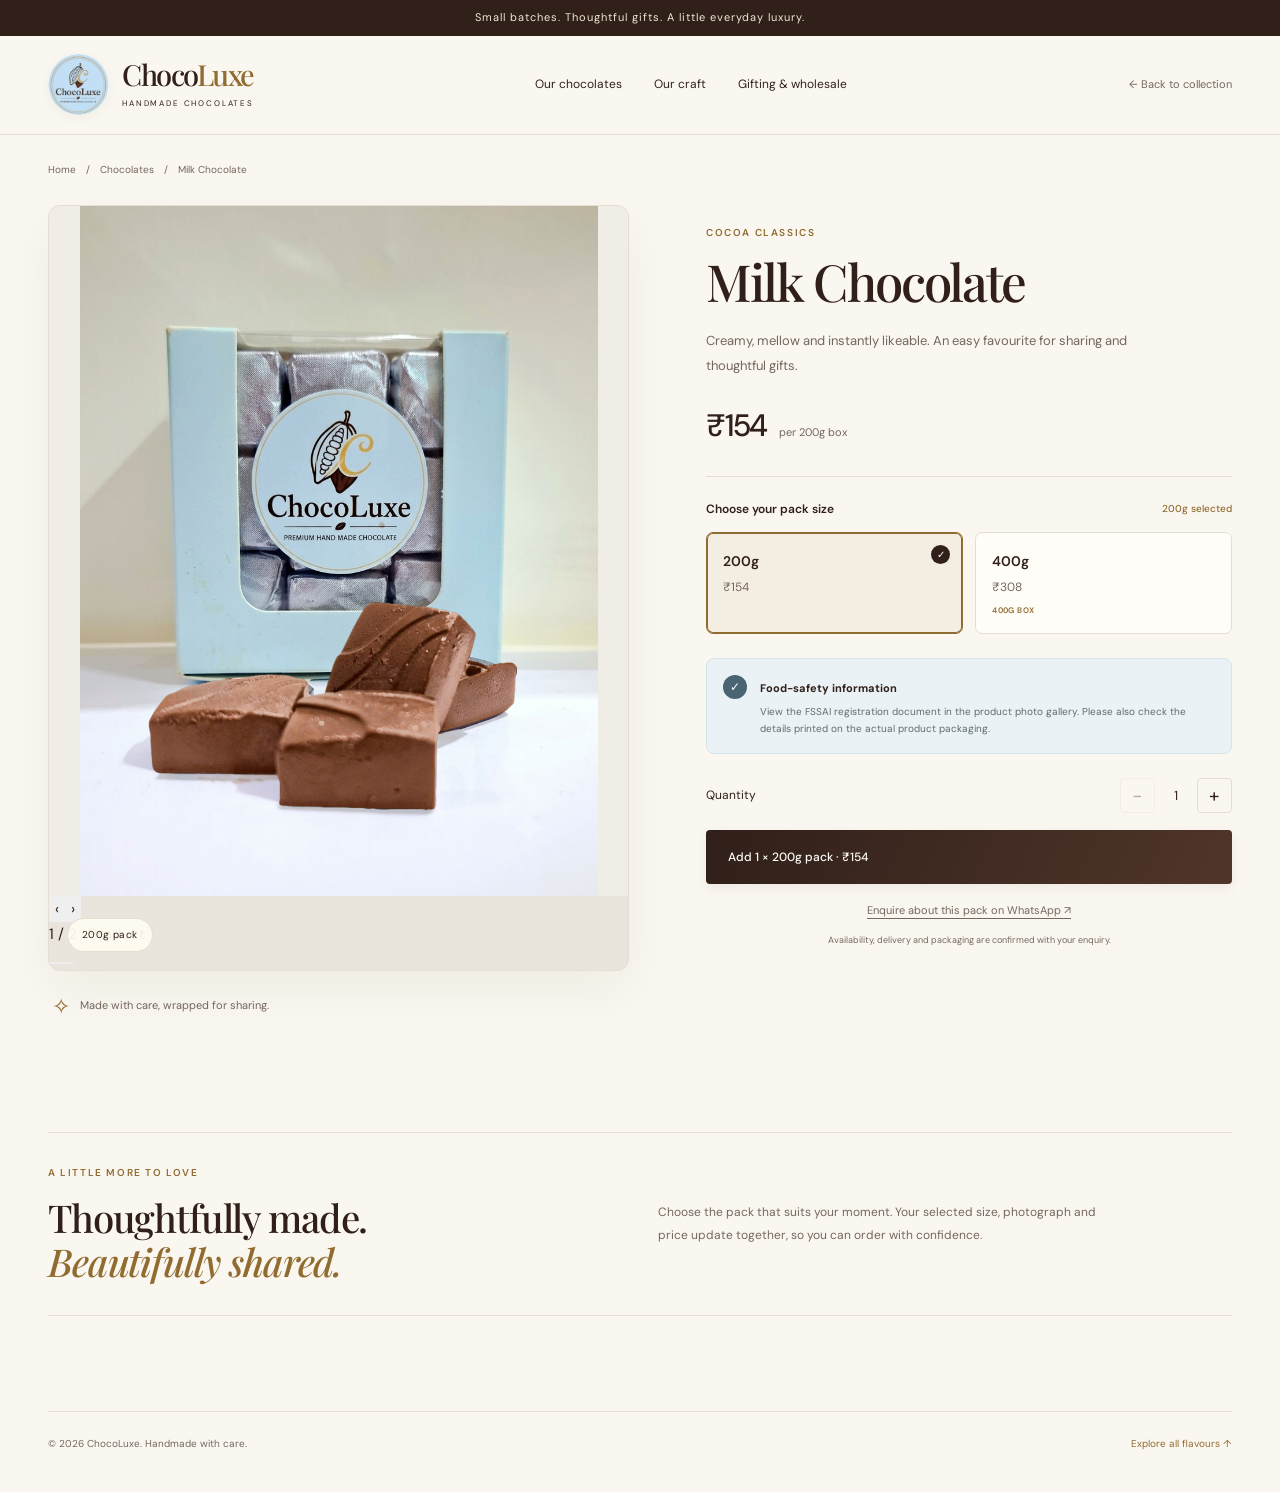
==== commit 3f60f3a6: "Add FSSAI slide controls to product detail gallery" ====
--- a/product.html
+++ b/product.html
@@ -10,13 +10,13 @@
 <div class="announcement">Small batches. Thoughtful gifts. A little everyday luxury.</div>
 <header class="header"><div class="shell header-inner"><a class="brand" href="index.html#top" aria-label="ChocoLuxe home"><img class="brand-logo" src="IMG-20260826-WA0007.jpg" width="1254" height="1254" alt=""><span>Choco<span class="brand-gold">Luxe</span><small>HANDMADE CHOCOLATES</small></span></a><nav class="topnav" aria-label="Main navigation"><a href="index.html#collection">Our chocolates</a><a href="index.html#story">Our craft</a><a href="index.html#order">Gifting &amp; wholesale</a></nav><a class="detail-back" href="index.html#collection">← Back to collection</a></div></header>
 <main class="shell detail-main"><nav class="breadcrumbs" aria-label="Breadcrumb"><a href="index.html">Home</a><span>/</span><a href="index.html#collection">Chocolates</a><span>/</span><span id="crumbName">Chocolate</span></nav>
-<div class="detail-grid"><section class="detail-gallery" aria-label="Product photographs"><div class="main-photo"><img id="productImage" src="milk.png" alt="ChocoLuxe chocolate product" fetchpriority="high"><span class="photo-label" id="photoLabel">200g pack</span></div><div class="gallery-note"><span class="mini-spark">✧</span><span>Made with care, wrapped for sharing.</span></div></section>
+<div class="detail-grid"><section class="detail-gallery" aria-label="Product photographs"><div class="main-photo" id="productGallery" aria-label="Swipe between product and FSSAI images"><img id="productImage" src="milk.png" alt="ChocoLuxe chocolate product" fetchpriority="high"><button class="detail-gallery-arrow detail-gallery-prev" id="galleryPrev" type="button" aria-label="Previous image">‹</button><button class="detail-gallery-arrow detail-gallery-next" id="galleryNext" type="button" aria-label="Next image">›</button><div class="detail-gallery-footer"><span class="photo-label" id="photoLabel">200g pack</span><span class="detail-gallery-count" id="galleryCount" aria-live="polite">1 / 2 · Product</span></div><div class="detail-gallery-dots" role="group" aria-label="Choose product image"><button type="button" id="galleryProductDot" class="is-active" aria-label="Show product photograph" aria-pressed="true"></button><button type="button" id="galleryFssaiDot" aria-label="Show FSSAI registration" aria-pressed="false"></button></div></div><div class="gallery-note"><span class="mini-spark">✧</span><span>Made with care, wrapped for sharing.</span></div></section>
 <section class="detail-info"><p class="eyebrow" id="productCategory">THE CHOCOLUXE COLLECTION</p><h1 id="productName">Chocolate</h1><p class="detail-description" id="productDescription">A little indulgence for your day.</p>
 <div class="detail-price-line"><strong id="productPrice">₹130</strong><span id="priceUnit">per 200g box</span></div>
 <div class="weight-section"><div class="weight-heading"><span>Choose your pack size</span><span id="selectedWeightText">200g selected</span></div><div class="weight-options" role="group" aria-label="Pack size"><button class="weight-option is-selected" id="weight200" type="button" aria-pressed="true"><span>200g</span><small id="price200">₹130</small></button><button class="weight-option" id="weight400" type="button" aria-pressed="false"><span>400g</span><small id="price400">₹328</small><b>400g box</b></button></div></div>
-<div class="trust-details"><div class="trust-icon" aria-hidden="true">✓</div><div><strong>Food-safety information</strong><p>Check the FSSAI licence or registration details printed on the actual product packaging. Official licence artwork should be added here once supplied and verified.</p></div></div>
+<div class="trust-details"><div class="trust-icon" aria-hidden="true">✓</div><div><strong>Food-safety information</strong><p>View the FSSAI registration document in the product photo gallery. Please also check the details printed on the actual product packaging.</p></div></div>
 <div class="detail-quantity"><span>Quantity</span><div class="qty"><button id="minusQty" type="button" aria-label="Decrease quantity">−</button><output id="quantity" aria-live="polite">1</output><button id="plusQty" type="button" aria-label="Increase quantity">+</button></div></div>
-<button class="button primary detail-add" id="addToTray" type="button">Add to tasting tray <span aria-hidden="true">+</span></button><a class="detail-whatsapp" id="whatsappSingle" href="https://wa.me/919974157344" target="_blank" rel="noopener">Enquire about this pack on WhatsApp ↗</a><p class="detail-footnote">Availability, delivery and packaging are confirmed with your enquiry.</p></section></div>
+<button class="button primary detail-add" id="addToTray" type="button">Add to cart <span aria-hidden="true">+</span></button><a class="detail-whatsapp" id="whatsappSingle" href="https://wa.me/919974157344" target="_blank" rel="noopener">Enquire about this pack on WhatsApp ↗</a><p class="detail-footnote">Availability, delivery and packaging are confirmed with your enquiry.</p></section></div>
 <section class="detail-bottom"><div><p class="eyebrow">A little more to love</p><h2>Thoughtfully made.<br><em>Beautifully shared.</em></h2></div><p>Choose the pack that suits your moment. Your selected size, photograph and price update together, so you can order with confidence.</p></section></main>
 <footer class="shell detail-footer"><span>© 2026 ChocoLuxe. Handmade with care.</span><a href="index.html#collection">Explore all flavours ↑</a></footer><div class="detail-toast" id="detailToast" role="status" aria-live="polite" hidden></div>
 </body></html>
--- a/styles.css
+++ b/styles.css
@@ -172,3 +172,13 @@
   .scroll-reveal, .scroll-reveal.is-visible, .scroll-reveal:focus-within { opacity: 1; translate: none; transition: none; }
   .header { position: static; }
 }
+
+/* Swipeable product/FSSAI galleries */
+.product-photo{position:relative;touch-action:pan-y}
+.product-gallery-controls{position:absolute;inset:auto 10px 10px;display:flex;align-items:center;justify-content:space-between;gap:8px;z-index:3;pointer-events:none}
+.product-gallery-controls button{pointer-events:auto;display:grid;place-items:center;width:31px;height:31px;border-radius:50%;background:#fffdf2ed;border:1px solid #e6dfd1;color:#302019;font-size:22px;line-height:1;box-shadow:0 3px 12px #30201918}
+.product-gallery-controls button:focus-visible{outline:2px solid #916c31;outline-offset:2px}
+.gallery-count{background:#fffdf2ed;border:1px solid #e6dfd1;border-radius:20px;padding:5px 10px;font-size:9px;letter-spacing:.03em;color:#302019;box-shadow:0 3px 12px #30201912}
+.product-photo.is-fssai .photo-open img{object-fit:contain;background:#fffdf8;padding:12px}
+.product-photo.is-fssai .photo-open .badge{background:#302019;color:#fffdf8}
+@media(max-width:600px){.product-gallery-controls{inset:auto 8px 8px}.product-gallery-controls button{width:34px;height:34px}.gallery-count{font-size:9px}}
